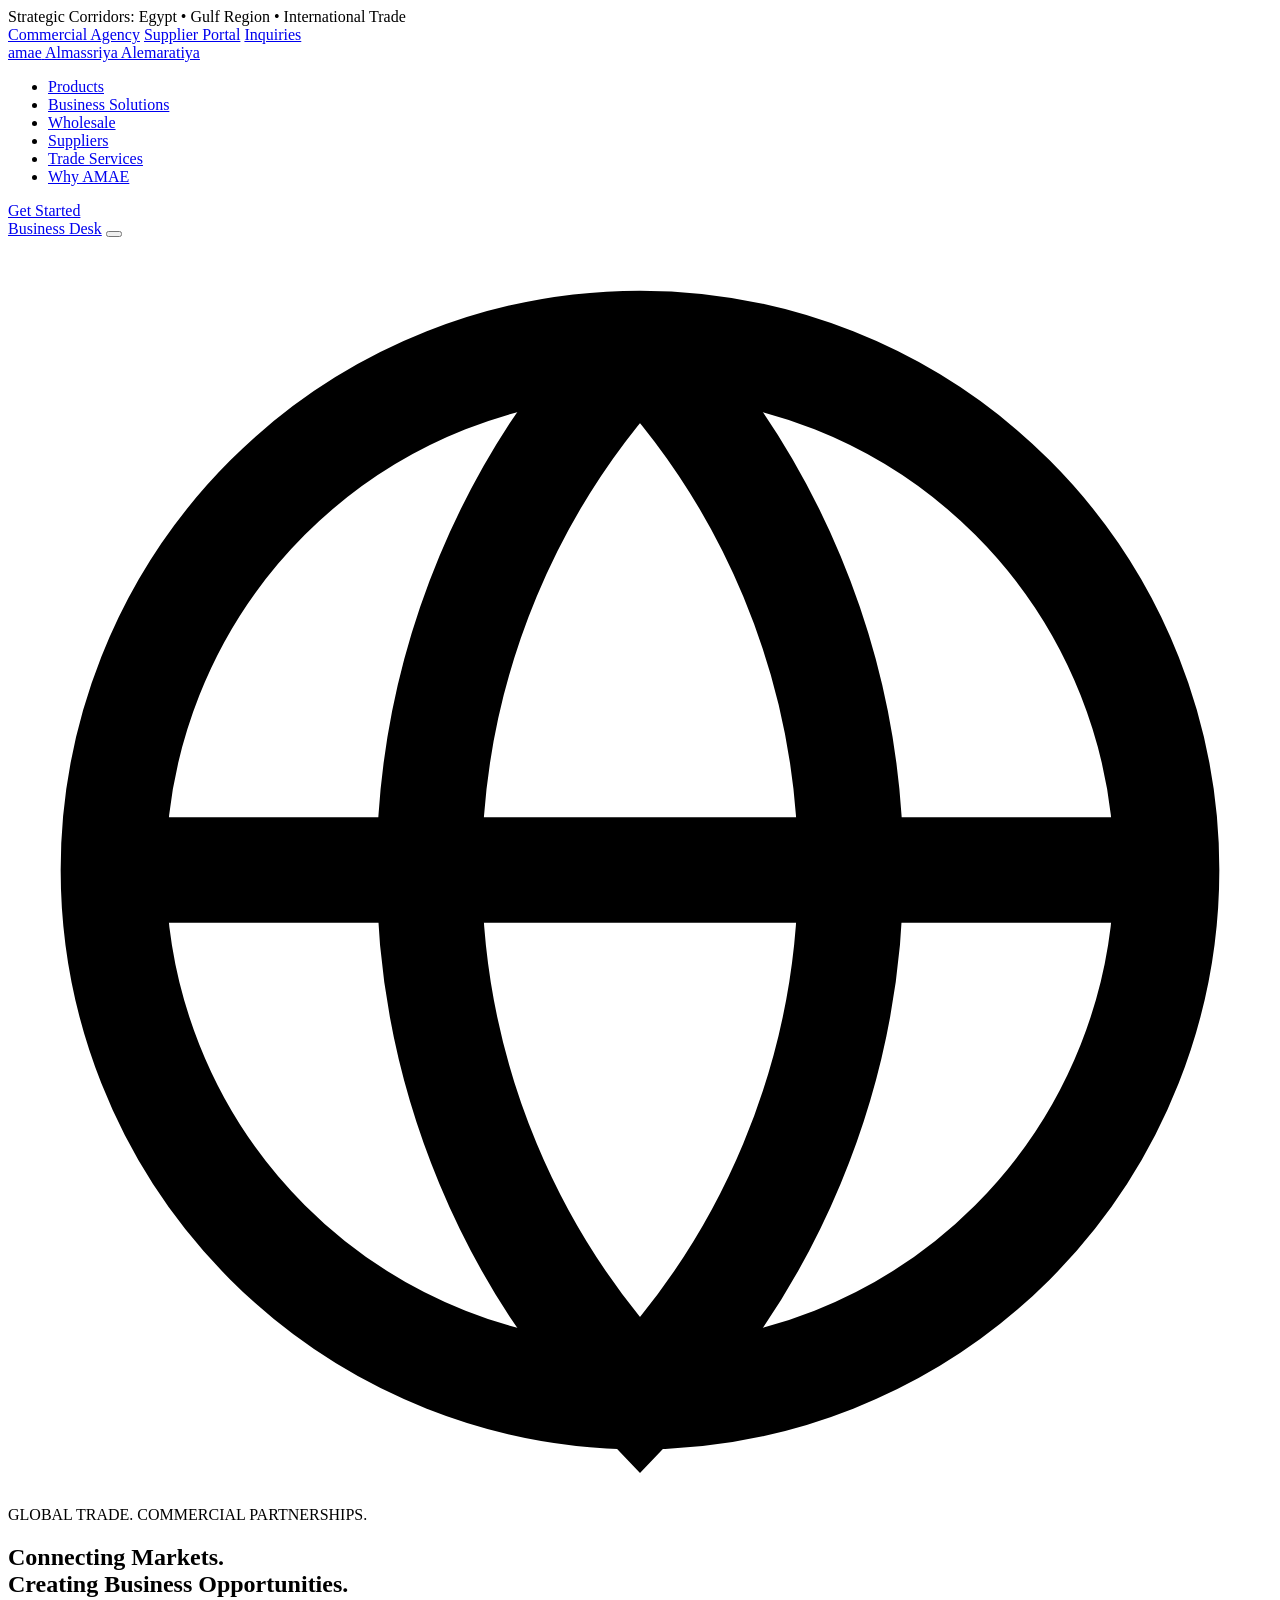
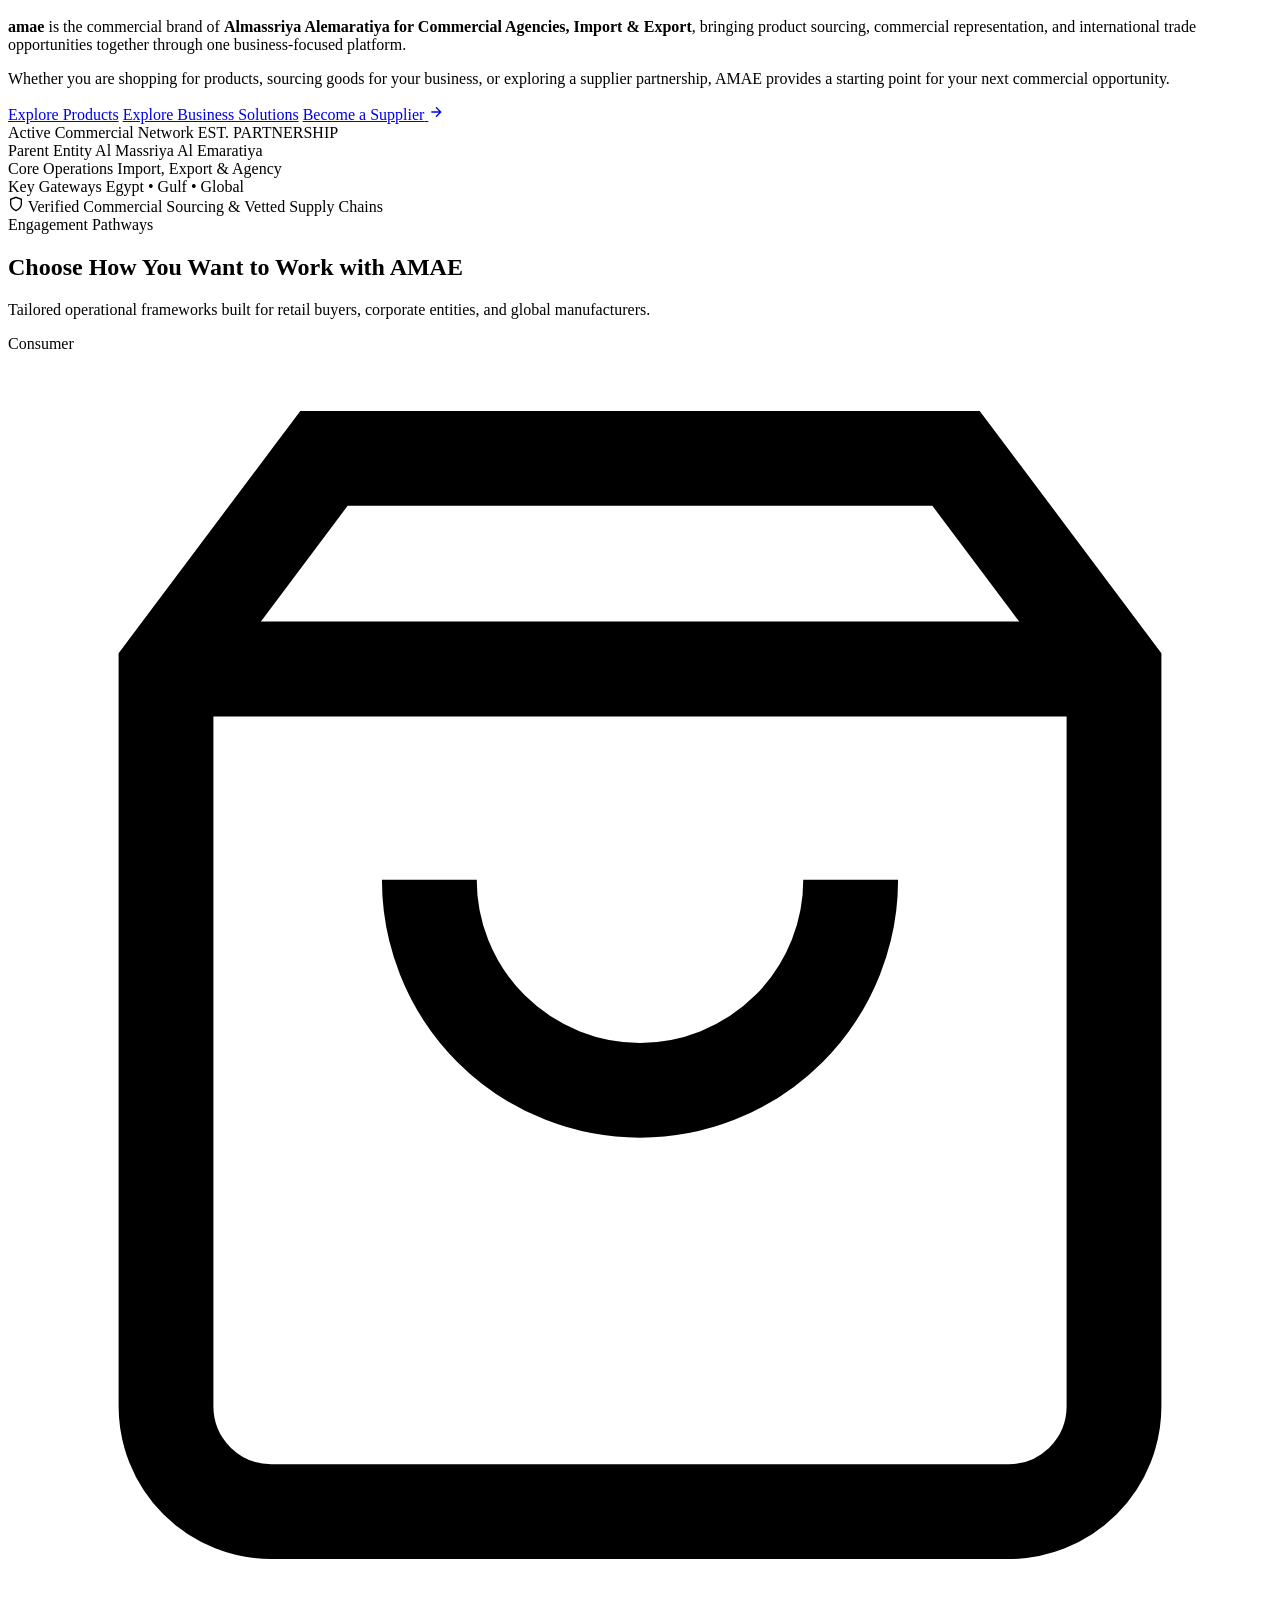
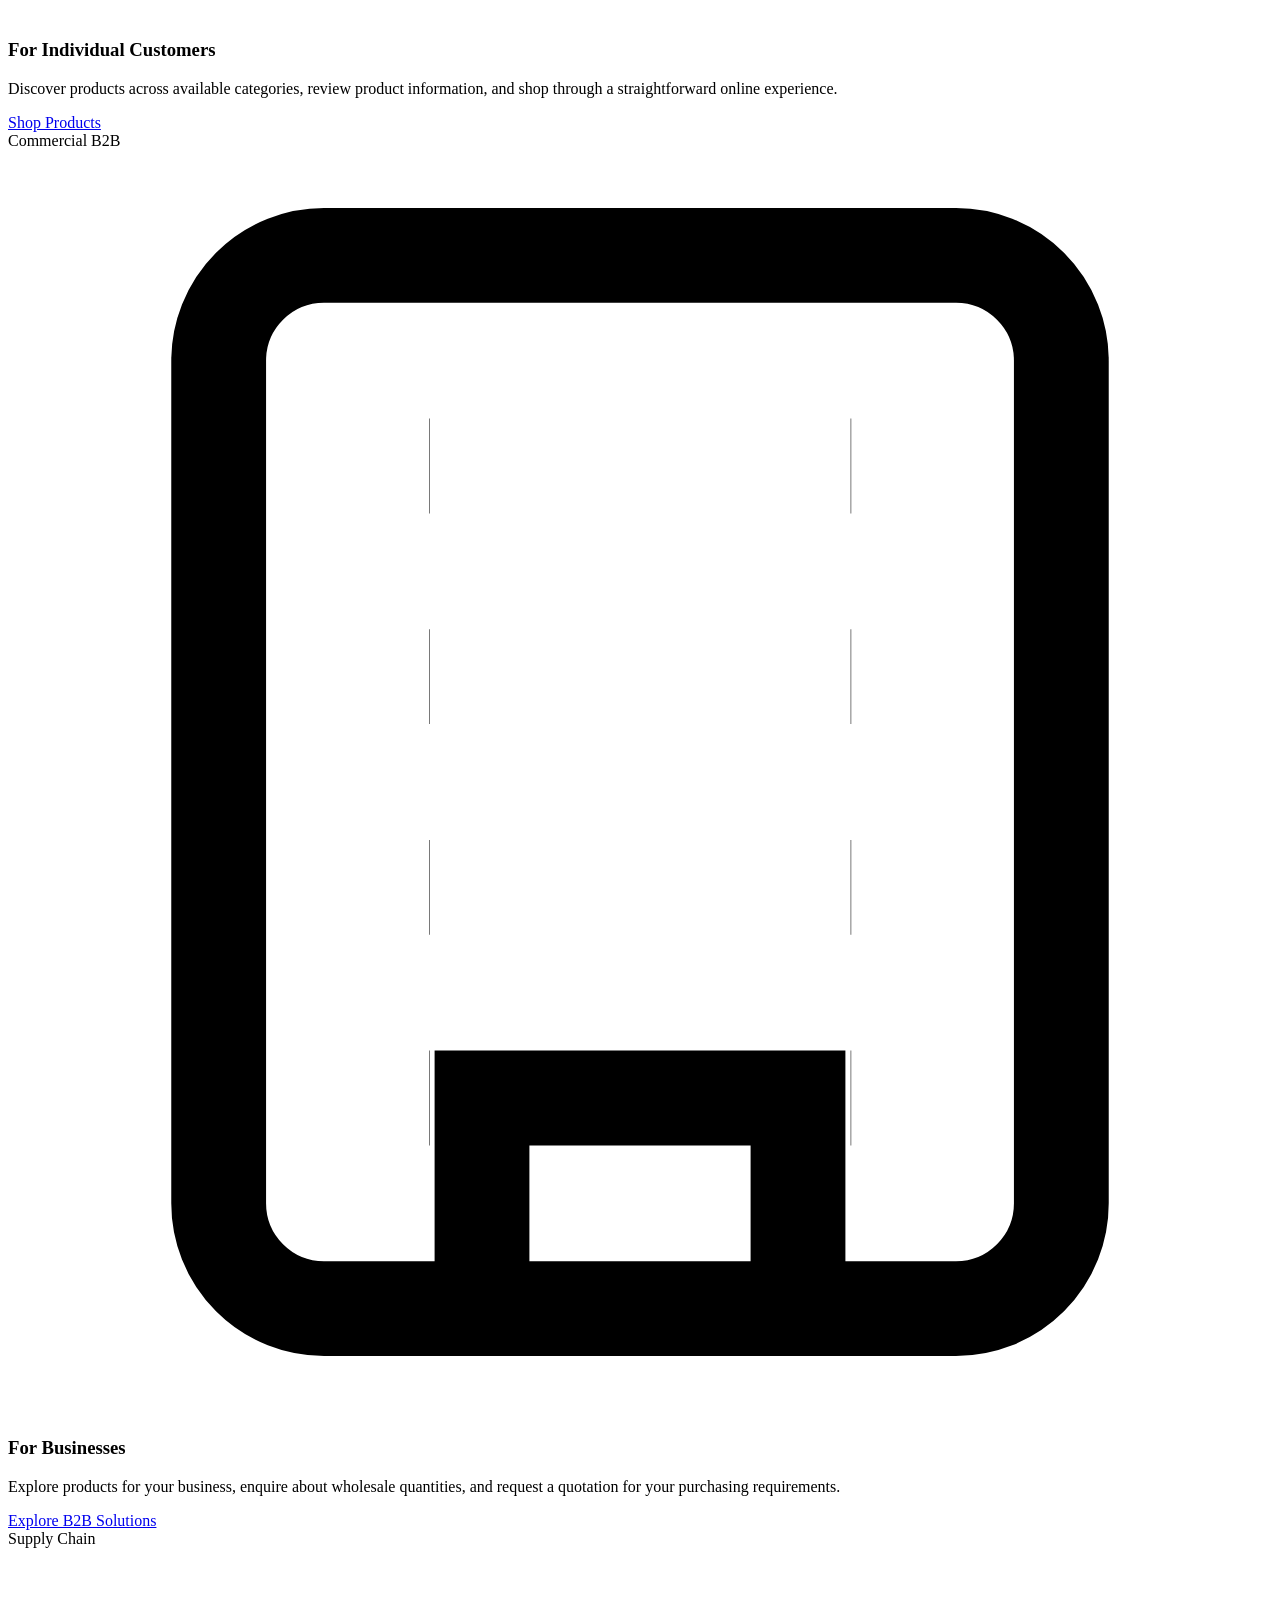
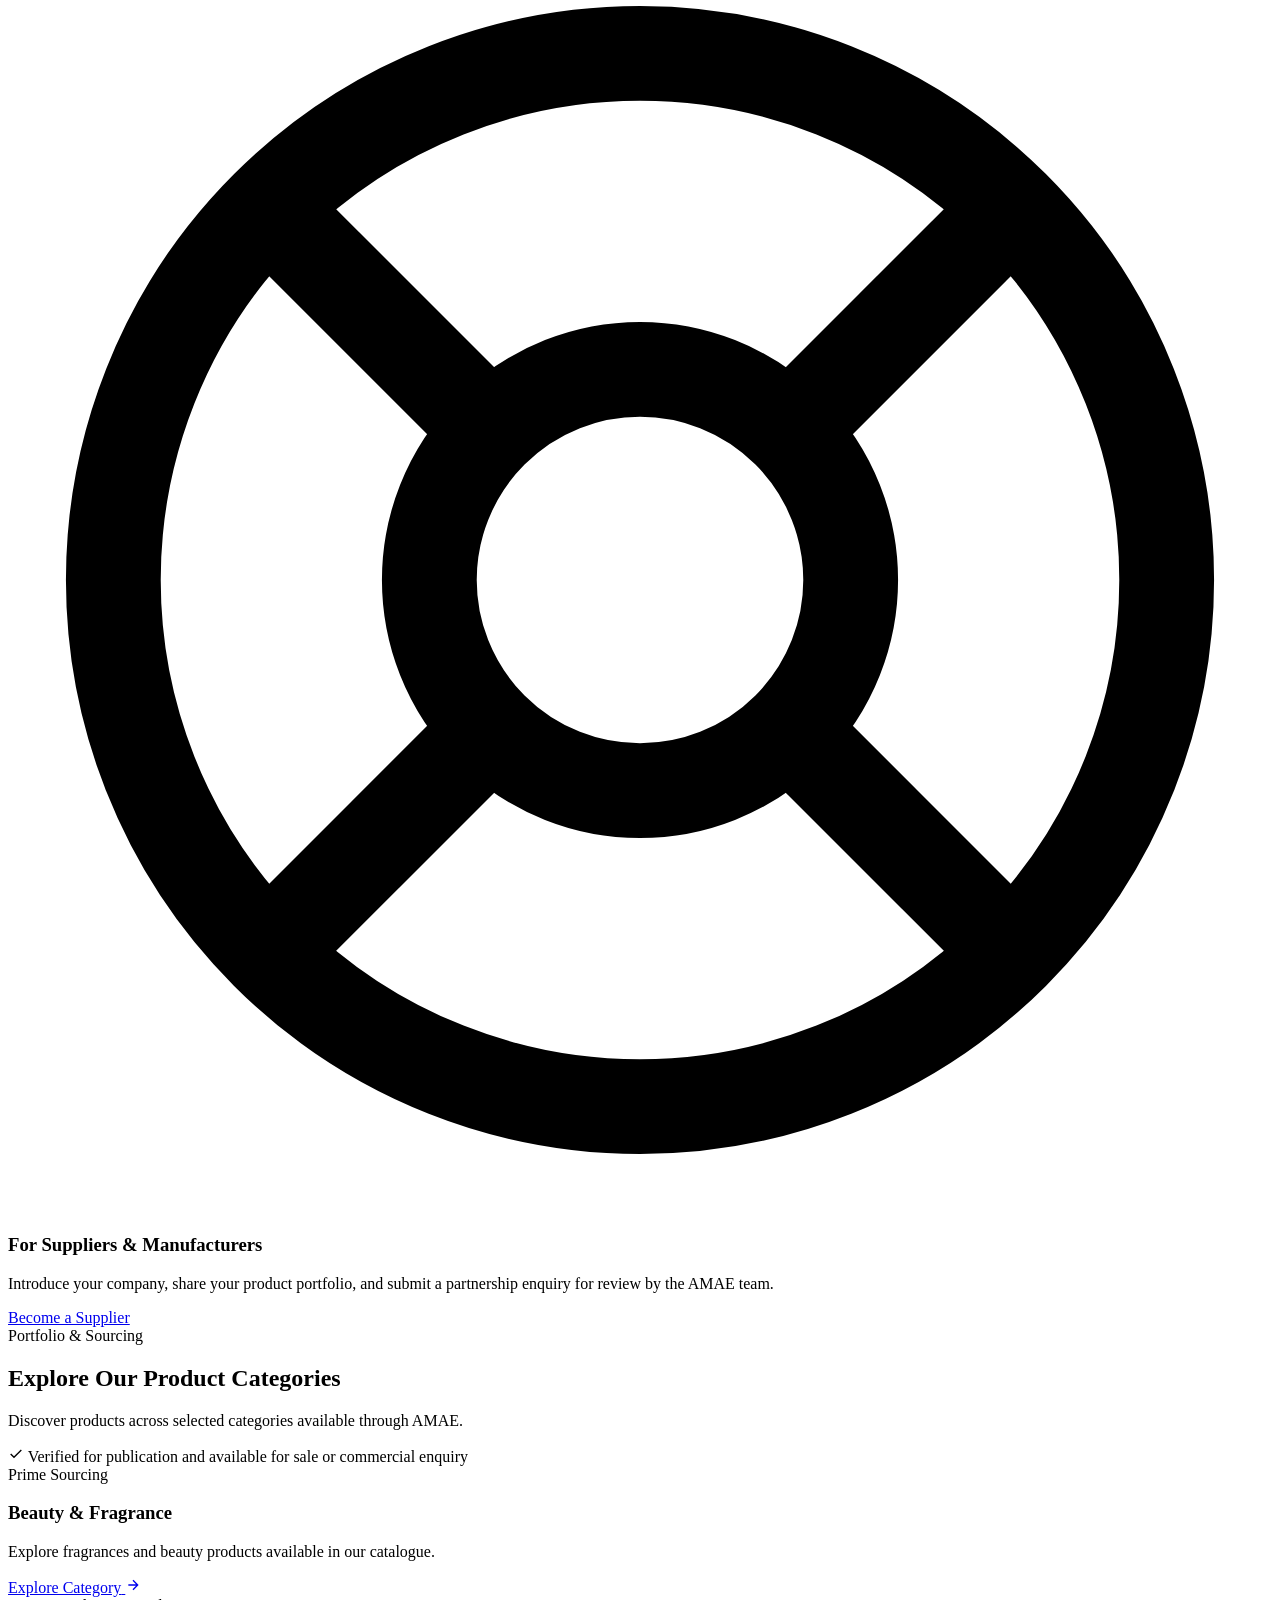
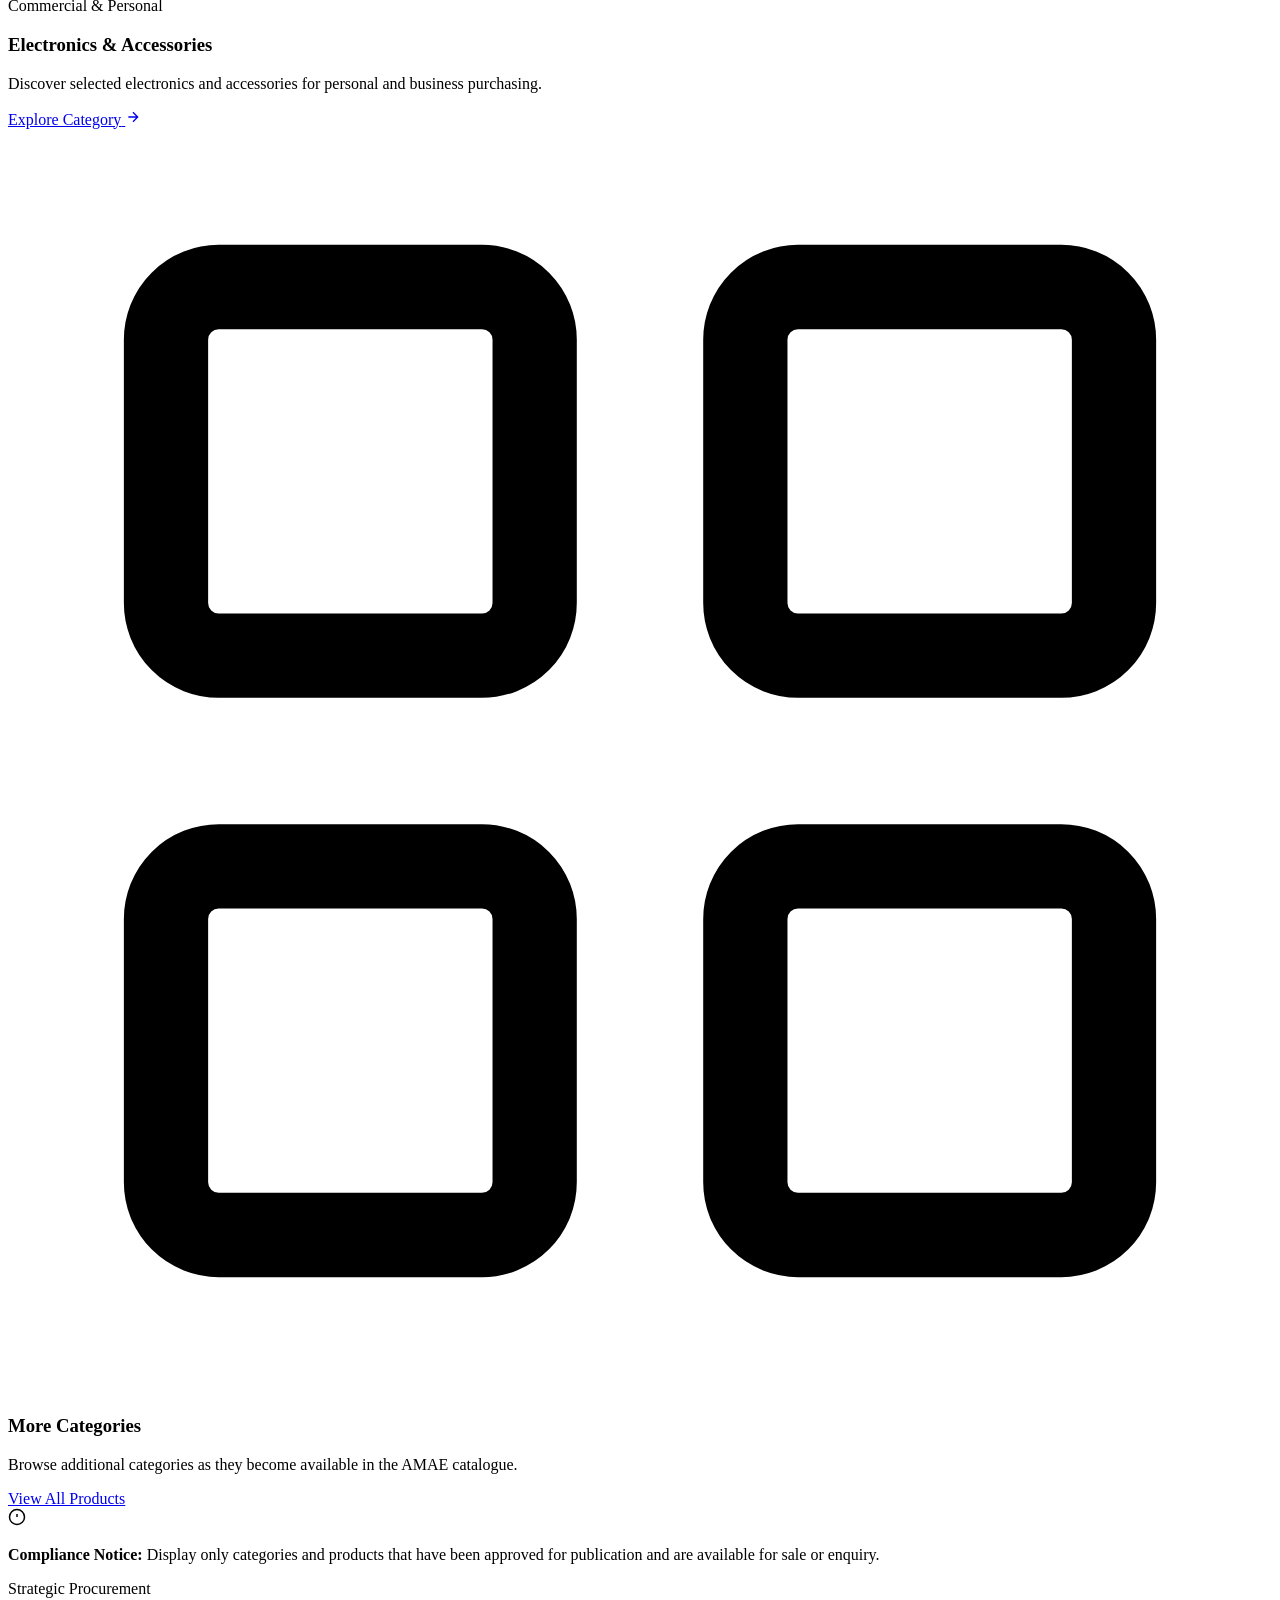
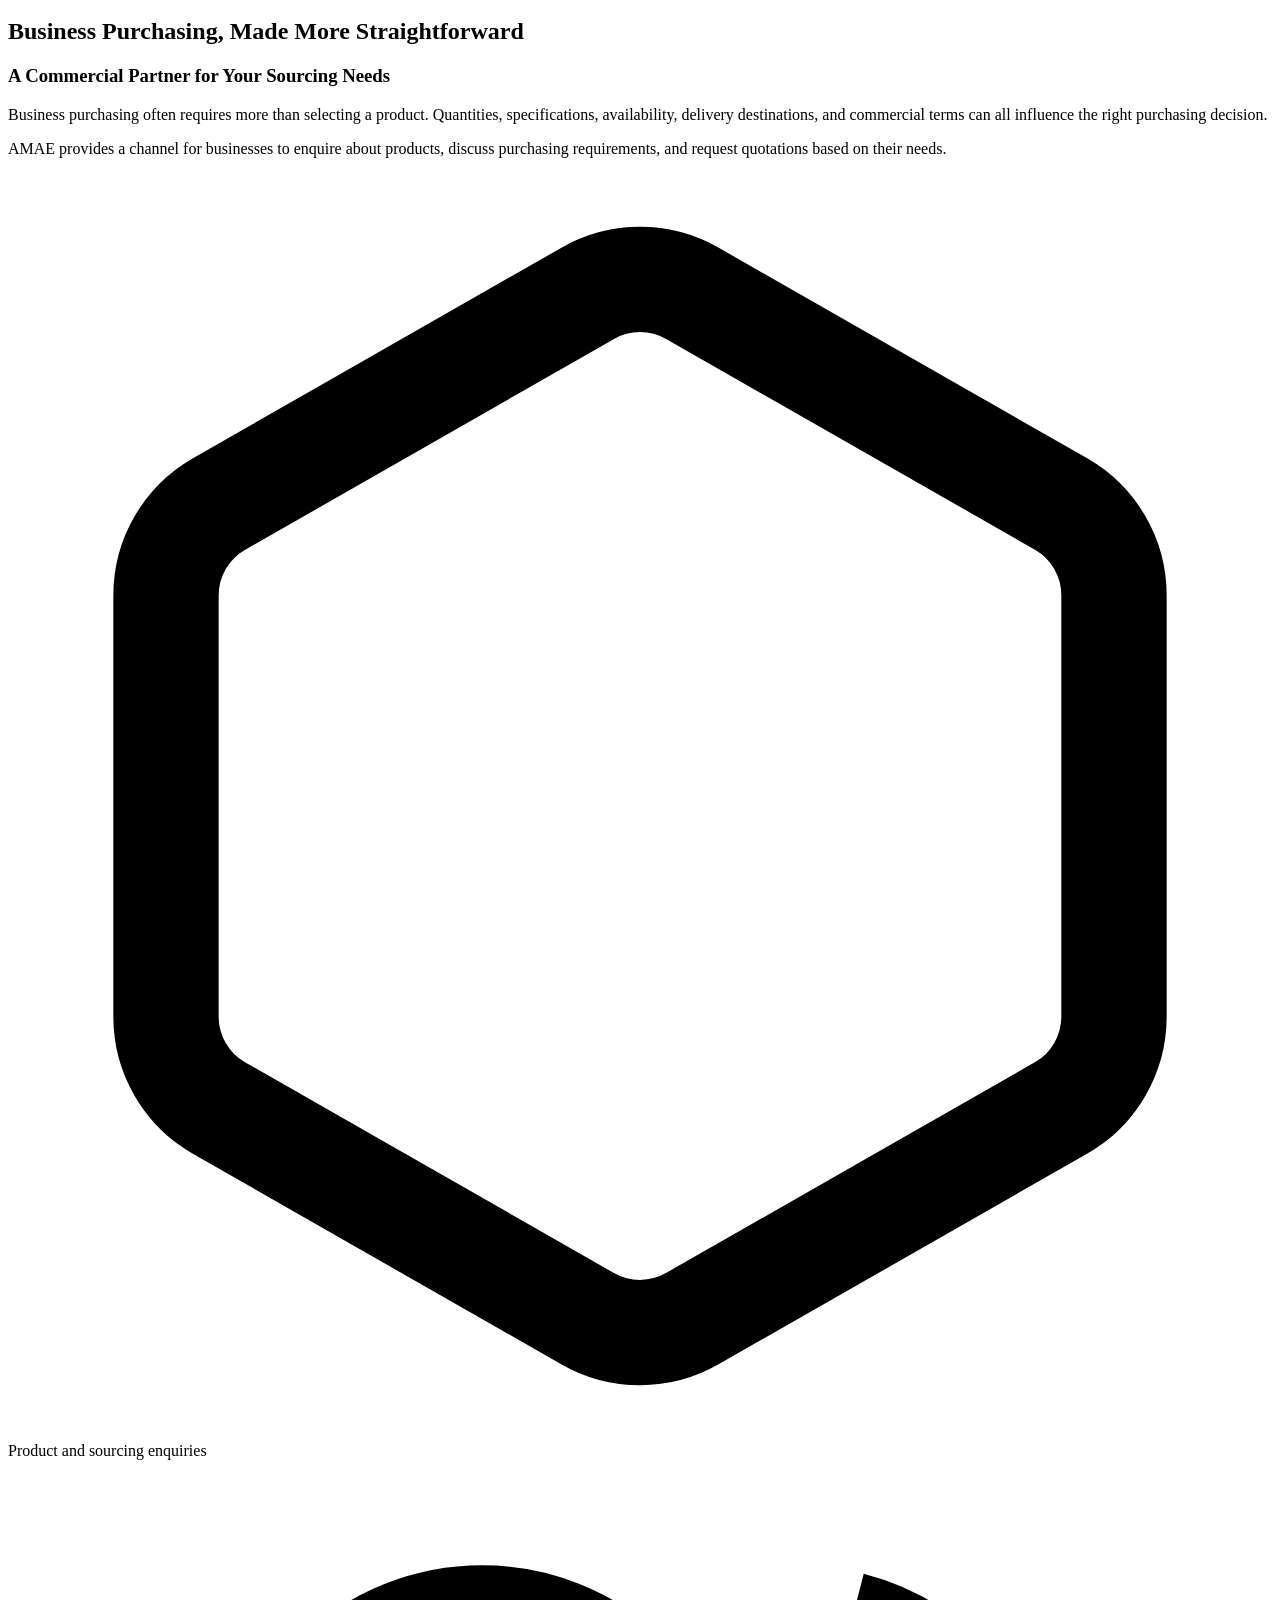
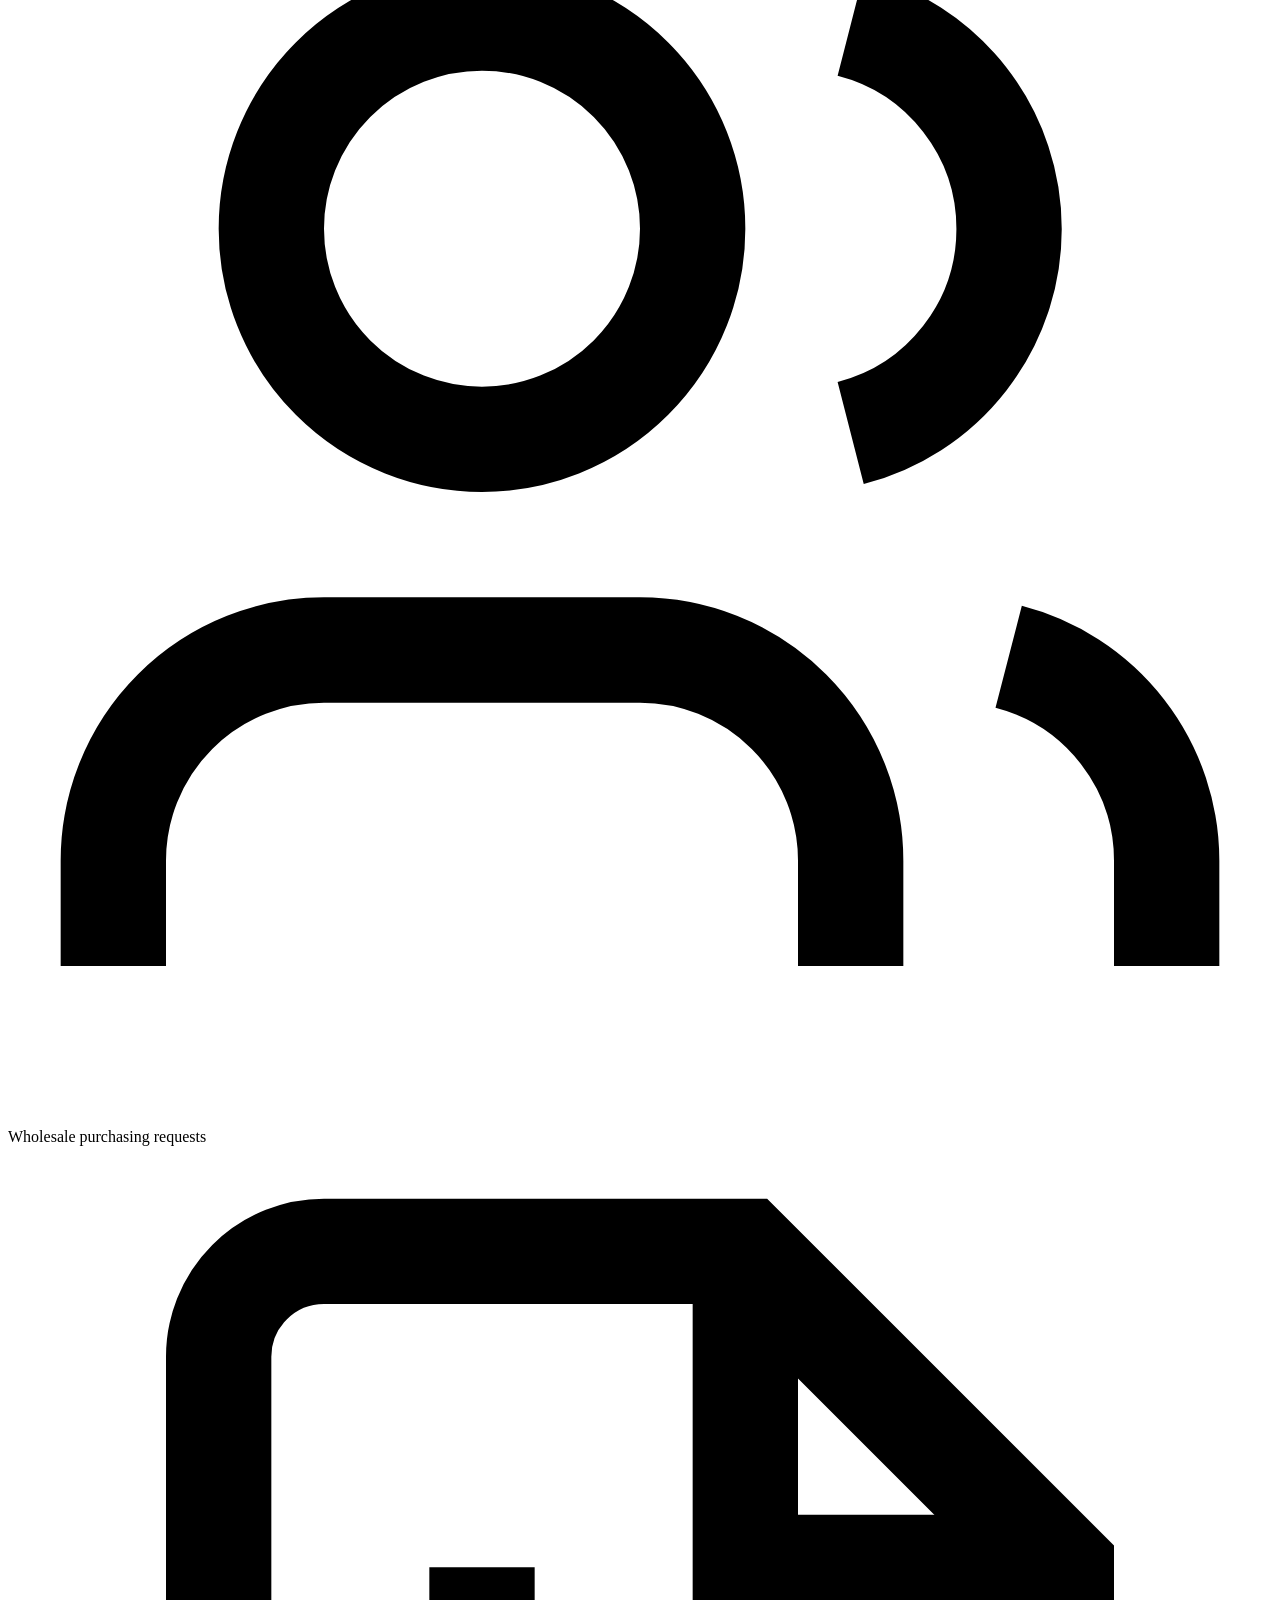
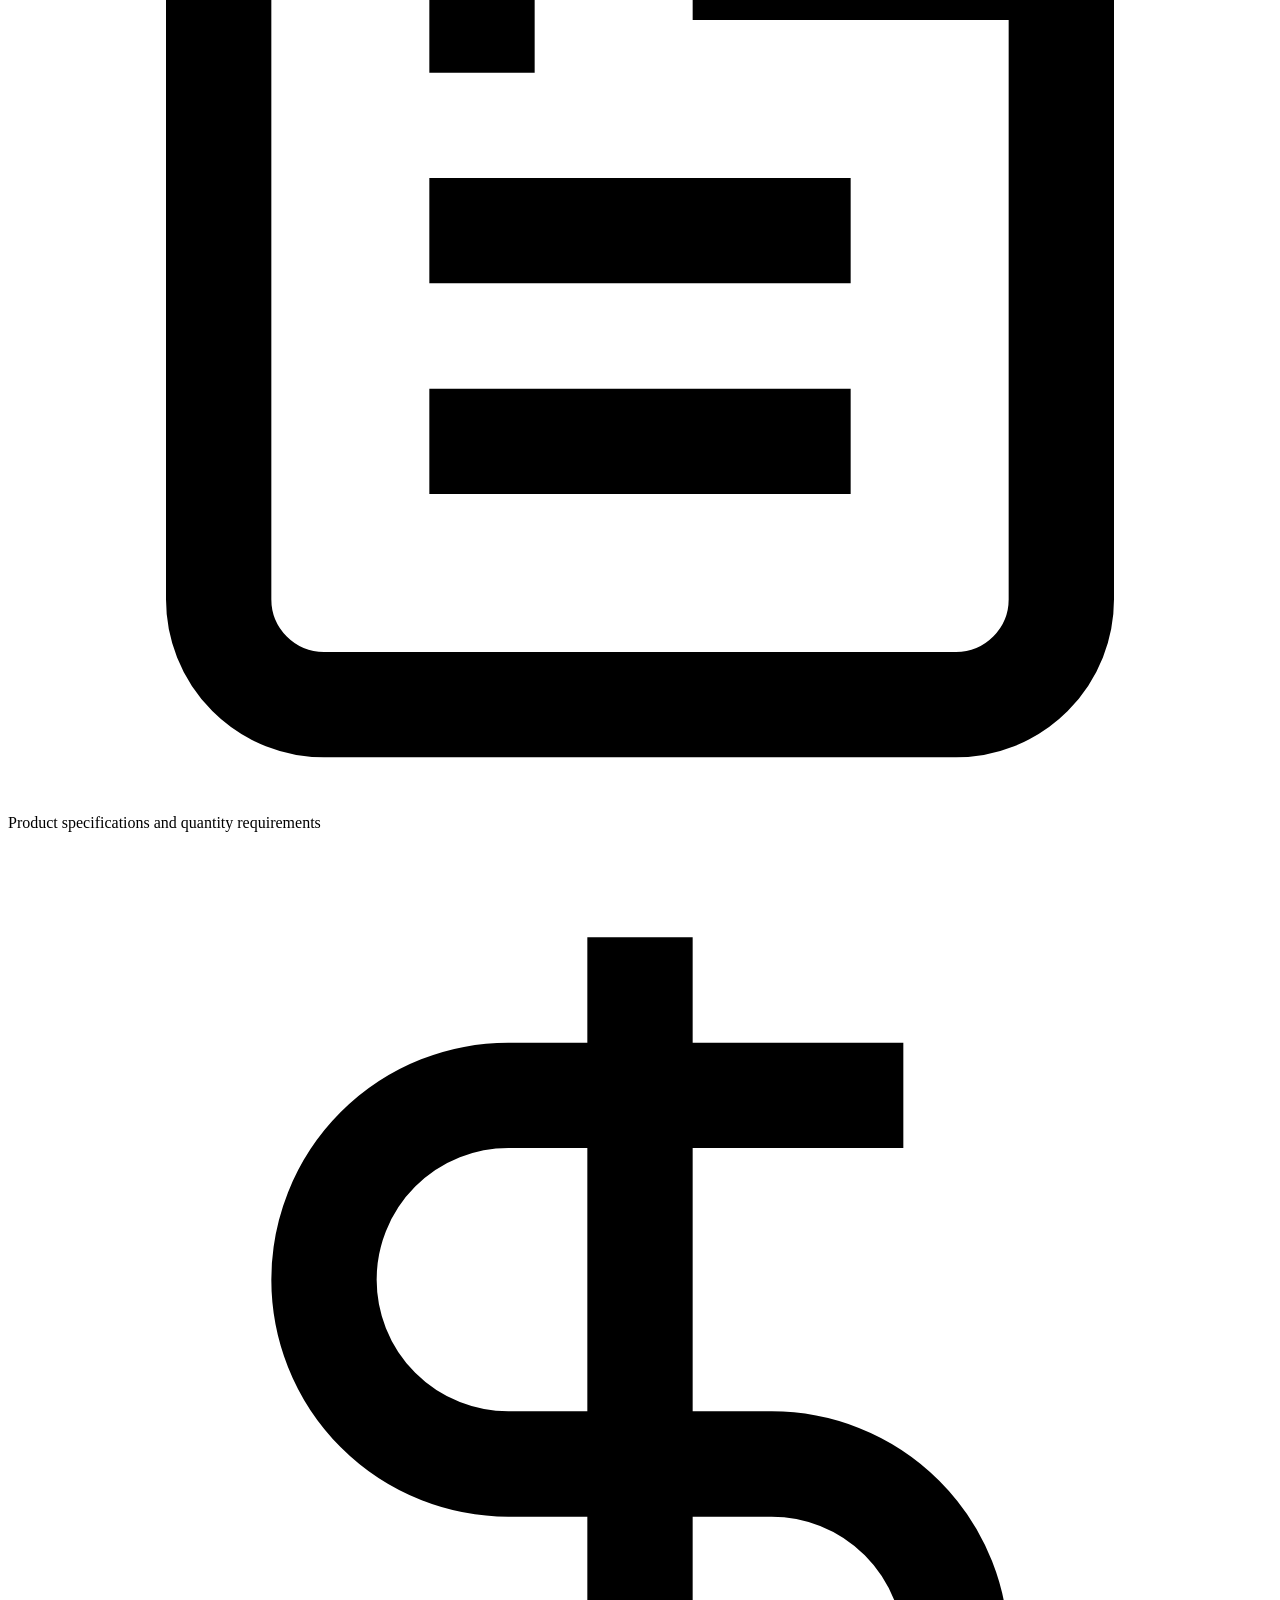
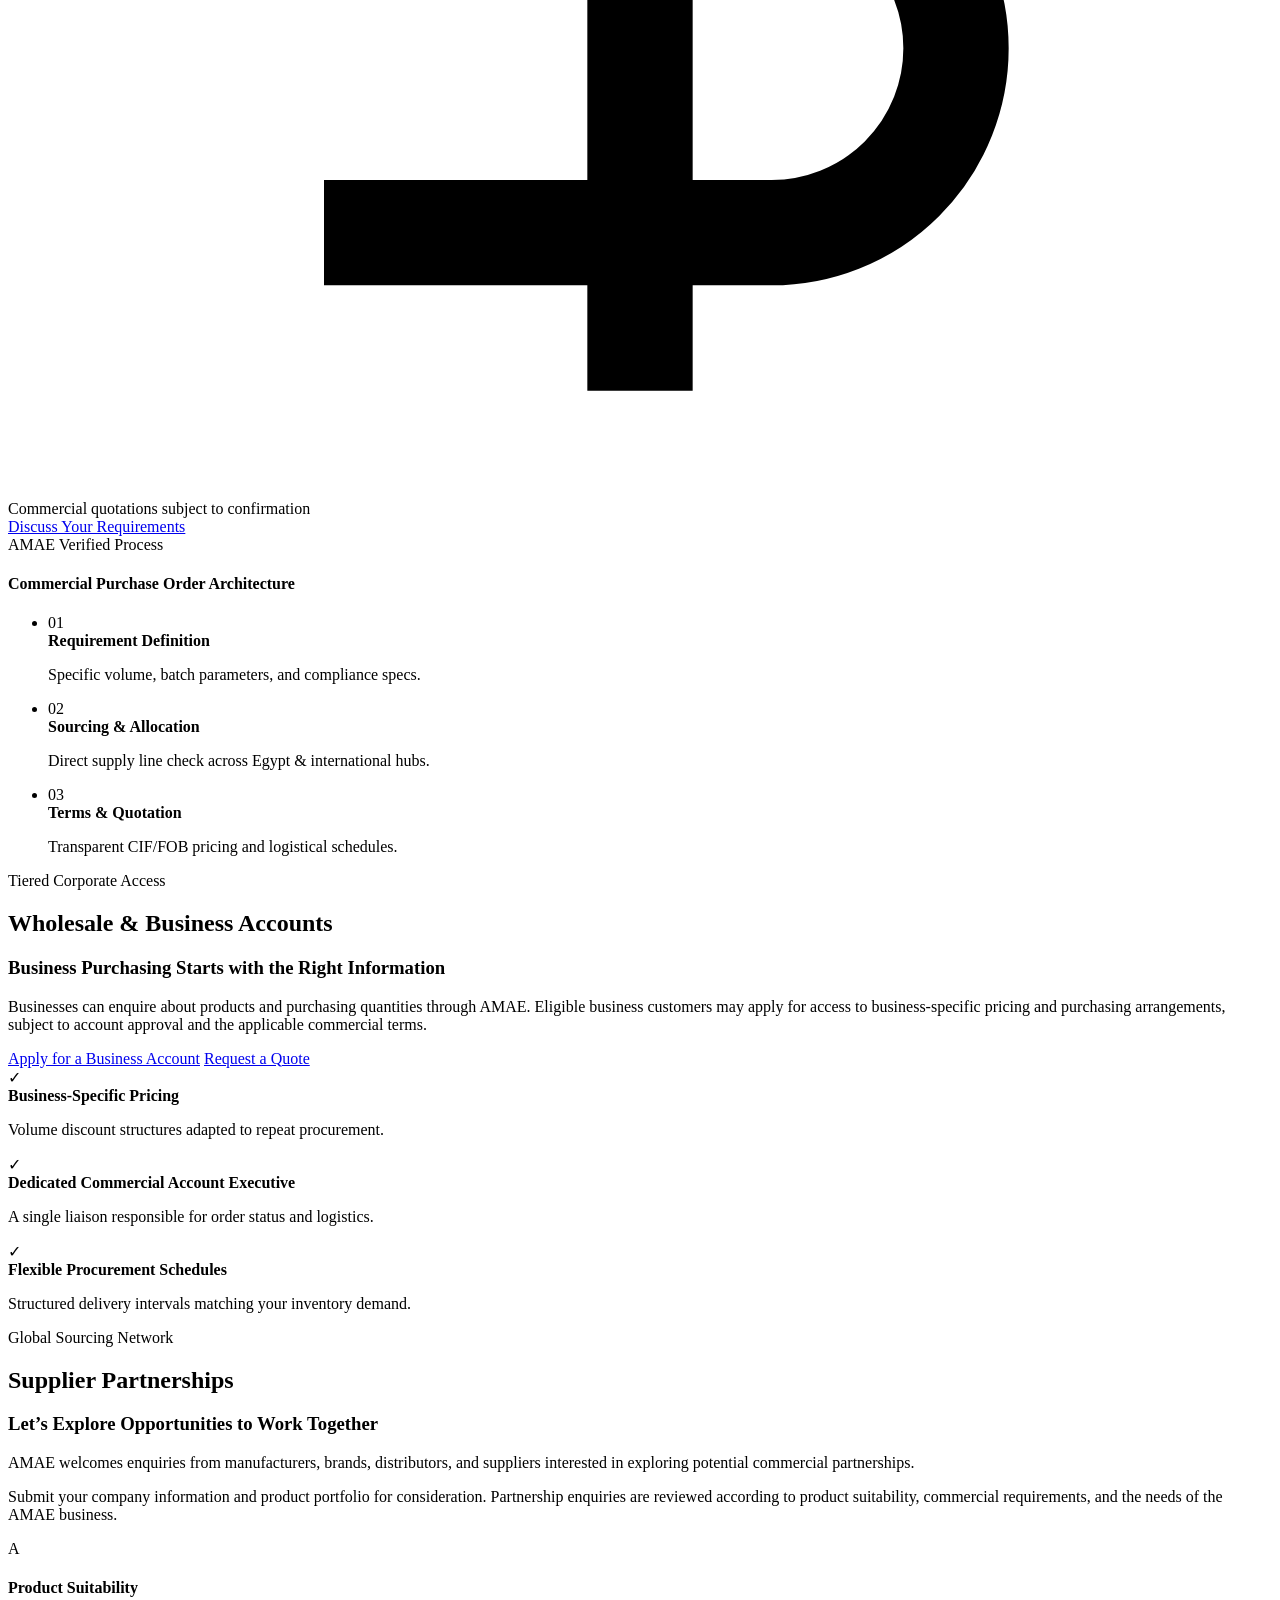
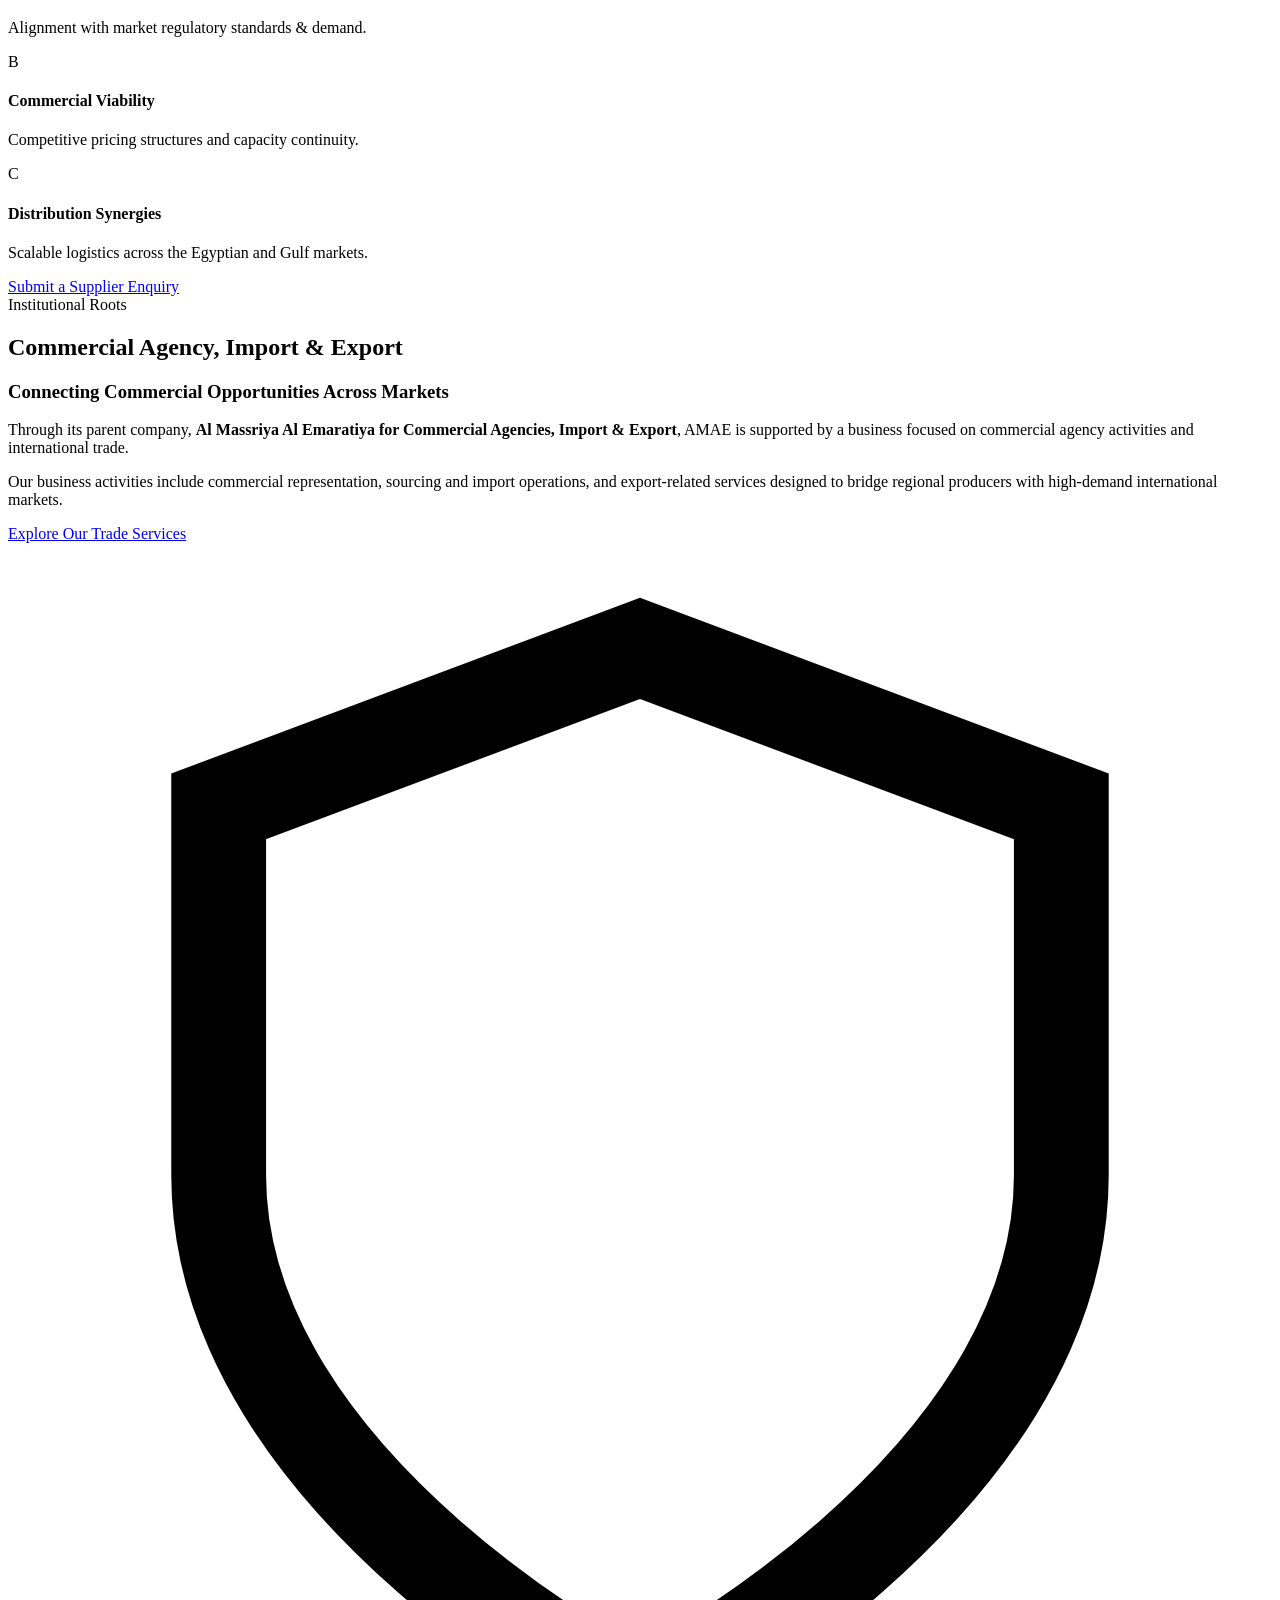
==== index.html @ ee191374 "Update print statement from 'Hello' to 'Goodbye'" ====
<!DOCTYPE html>
<html lang="en">
<head>
  <meta charset="UTF-8" />
  <meta name="viewport" content="width=device-width, initial-scale=1.0" />
  <title>amae | Global Trade & Commercial Partnerships</title>
  <meta name="description" content="Commercial brand of Almassriya Alemaratiya for Commercial Agencies, Import & Export. Connecting markets and creating business opportunities across Egypt, the Gulf, and globally." />
  
  <!-- Fonts -->
  <link rel="preconnect" href="https://fonts.googleapis.com">
  <link rel="preconnect" href="https://fonts.gstatic.com" crossorigin>
  <link href="https://fonts.googleapis.com/css2?family=Plus+Jakarta+Sans:wght@300;400;500;600;700;800&family=Playfair+Display:ital,wght@0,600;0,700;1,500&display=swap" rel="stylesheet">
  
  <!-- Stylesheet -->
  <link rel="stylesheet" href="css/style.css" />
</head>
<body>

  <!-- Top Announcement Bar -->
  <aside class="topbar">
    <div class="container topbar-inner">
      <div class="topbar-market">
        <span class="pulse-dot"></span>
        <span>Strategic Corridors: Egypt • Gulf Region • International Trade</span>
      </div>
      <div class="topbar-links">
        <a href="#trade">Commercial Agency</a>
        <a href="#suppliers">Supplier Portal</a>
        <a href="#contact">Inquiries</a>
      </div>
    </div>
  </aside>

  <!-- Navigation -->
  <header class="site-header" id="header">
    <div class="container nav-container">
      <a href="#" class="brand-logo" aria-label="amae Home">
        <span class="logo-text">amae</span>
        <span class="logo-sub">Almassriya Alemaratiya</span>
      </a>

      <nav class="nav-menu" id="navMenu">
        <ul class="nav-list">
          <li><a href="#categories" class="nav-link">Products</a></li>
          <li><a href="#solutions" class="nav-link">Business Solutions</a></li>
          <li><a href="#sourcing" class="nav-link">Wholesale</a></li>
          <li><a href="#suppliers" class="nav-link">Suppliers</a></li>
          <li><a href="#trade" class="nav-link">Trade Services</a></li>
          <li><a href="#why-amae" class="nav-link">Why AMAE</a></li>
        </ul>
        <div class="nav-cta-mobile">
          <a href="#ready" class="btn btn-primary">Get Started</a>
        </div>
      </nav>

      <div class="nav-actions">
        <a href="#ready" class="btn btn-secondary nav-action-btn">Business Desk</a>
        <button class="menu-toggle" id="menuToggle" aria-label="Toggle navigation">
          <span></span>
          <span></span>
          <span></span>
        </button>
      </div>
    </div>
  </header>

  <main>
    <!-- 1. Hero Section -->
    <section class="hero-section" id="hero">
      <div class="hero-bg-overlay"></div>
      <div class="hero-grid-pattern"></div>
      <div class="container hero-container">
        <div class="hero-content">
          <div class="eyebrow-badge fade-in">
            <svg class="icon-badge" viewBox="0 0 24 24" fill="none" stroke="currentColor" stroke-width="2"><circle cx="12" cy="12" r="10"/><path d="M12 2a14.5 14.5 0 0 0 0 20 14.5 14.5 0 0 0 0-20"/><path d="M2 12h20"/></svg>
            <span>GLOBAL TRADE. COMMERCIAL PARTNERSHIPS.</span>
          </div>
          
          <h1 class="hero-title fade-in">
            Connecting Markets.<br>
            <span>Creating Business Opportunities.</span>
          </h1>

          <p class="hero-lead fade-in">
            <strong>amae</strong> is the commercial brand of <strong>Almassriya Alemaratiya for Commercial Agencies, Import &amp; Export</strong>, bringing product sourcing, commercial representation, and international trade opportunities together through one business-focused platform.
          </p>

          <p class="hero-subtitle fade-in">
            Whether you are shopping for products, sourcing goods for your business, or exploring a supplier partnership, AMAE provides a starting point for your next commercial opportunity.
          </p>

          <div class="hero-actions fade-in">
            <a href="#categories" class="btn btn-primary">Explore Products</a>
            <a href="#solutions" class="btn btn-outline">Explore Business Solutions</a>
            <a href="#suppliers" class="hero-link">
              <span>Become a Supplier</span>
              <svg viewBox="0 0 24 24" width="16" height="16" stroke="currentColor" stroke-width="2" fill="none"><path d="M5 12h14M12 5l7 7-7 7"/></svg>
            </a>
          </div>
        </div>

        <div class="hero-metrics-card fade-in">
          <div class="metric-card-header">
            <span class="card-status-pill">Active Commercial Network</span>
            <span class="card-year">EST. PARTNERSHIP</span>
          </div>
          <div class="metric-row">
            <div class="metric-item">
              <span class="metric-label">Parent Entity</span>
              <span class="metric-val">Al Massriya Al Emaratiya</span>
            </div>
            <div class="metric-item">
              <span class="metric-label">Core Operations</span>
              <span class="metric-val">Import, Export &amp; Agency</span>
            </div>
            <div class="metric-item">
              <span class="metric-label">Key Gateways</span>
              <span class="metric-val">Egypt • Gulf • Global</span>
            </div>
          </div>
          <div class="metric-footer-note">
            <svg viewBox="0 0 24 24" width="16" height="16" fill="none" stroke="currentColor" stroke-width="2"><path d="M12 22s8-4 8-10V5l-8-3-8 3v7c0 6 8 10 8 10z"/></svg>
            <span>Verified Commercial Sourcing &amp; Vetted Supply Chains</span>
          </div>
        </div>
      </div>
    </section>

    <!-- 2. Choose How You Want to Work with AMAE -->
    <section class="section audience-section" id="solutions">
      <div class="container">
        <div class="section-header text-center">
          <span class="section-tag">Engagement Pathways</span>
          <h2 class="section-title">Choose How You Want to Work with AMAE</h2>
          <p class="section-desc">Tailored operational frameworks built for retail buyers, corporate entities, and global manufacturers.</p>
        </div>

        <div class="audience-grid">
          <!-- Card 1 -->
          <article class="audience-card">
            <div class="card-badge">Consumer</div>
            <div class="audience-icon">
              <svg viewBox="0 0 24 24" fill="none" stroke="currentColor" stroke-width="1.8"><path d="M6 2 3 6v14a2 2 0 0 0 2 2h14a2 2 0 0 0 2-2V6l-3-4Z"/><path d="M3 6h18"/><path d="M16 10a4 4 0 0 1-8 0"/></svg>
            </div>
            <h3>For Individual Customers</h3>
            <p>Discover products across available categories, review product information, and shop through a straightforward online experience.</p>
            <a href="#categories" class="btn btn-outline-dark">Shop Products</a>
          </article>

          <!-- Card 2 (Featured) -->
          <article class="audience-card audience-card-featured">
            <div class="featured-ribbon">Commercial B2B</div>
            <div class="audience-icon">
              <svg viewBox="0 0 24 24" fill="none" stroke="currentColor" stroke-width="1.8"><rect width="16" height="20" x="4" y="2" rx="2" ry="2"/><path d="M9 22v-4h6v4"/><path d="M8 6h.01"/><path d="M16 6h.01"/><path d="M8 10h.01"/><path d="M16 10h.01"/><path d="M8 14h.01"/><path d="M16 14h.01"/><path d="M8 18h.01"/><path d="M16 18h.01"/></svg>
            </div>
            <h3>For Businesses</h3>
            <p>Explore products for your business, enquire about wholesale quantities, and request a quotation for your purchasing requirements.</p>
            <a href="#sourcing" class="btn btn-gold">Explore B2B Solutions</a>
          </article>

          <!-- Card 3 -->
          <article class="audience-card">
            <div class="card-badge">Supply Chain</div>
            <div class="audience-icon">
              <svg viewBox="0 0 24 24" fill="none" stroke="currentColor" stroke-width="1.8"><circle cx="12" cy="12" r="10"/><path d="m4.93 4.93 4.24 4.24"/><path d="m14.83 9.17 4.24-4.24"/><path d="m14.83 14.83 4.24 4.24"/><path d="m9.17 14.83-4.24 4.24"/><circle cx="12" cy="12" r="4"/></svg>
            </div>
            <h3>For Suppliers &amp; Manufacturers</h3>
            <p>Introduce your company, share your product portfolio, and submit a partnership enquiry for review by the AMAE team.</p>
            <a href="#suppliers" class="btn btn-outline-dark">Become a Supplier</a>
          </article>
        </div>
      </div>
    </section>

    <!-- 3. Explore Our Product Categories -->
    <section class="section categories-section" id="categories">
      <div class="container">
        <div class="section-header-flex">
          <div>
            <span class="section-tag">Portfolio &amp; Sourcing</span>
            <h2 class="section-title">Explore Our Product Categories</h2>
            <p class="section-desc">Discover products across selected categories available through AMAE.</p>
          </div>
          <div class="curated-badge">
            <svg viewBox="0 0 24 24" width="16" height="16" fill="none" stroke="currentColor" stroke-width="2"><path d="M20 6L9 17l-5-5"/></svg>
            <span>Verified for publication and available for sale or commercial enquiry</span>
          </div>
        </div>

        <div class="categories-grid">
          <!-- Category 1 -->
          <div class="category-card">
            <div class="category-img category-beauty">
              <div class="category-tag-chip">Prime Sourcing</div>
            </div>
            <div class="category-body">
              <h3>Beauty &amp; Fragrance</h3>
              <p>Explore fragrances and beauty products available in our catalogue.</p>
              <a href="#ready" class="category-link">
                <span>Explore Category</span>
                <svg viewBox="0 0 24 24" width="16" height="16" fill="none" stroke="currentColor" stroke-width="2"><path d="M5 12h14M12 5l7 7-7 7"/></svg>
              </a>
            </div>
          </div>

          <!-- Category 2 -->
          <div class="category-card">
            <div class="category-img category-tech">
              <div class="category-tag-chip">Commercial &amp; Personal</div>
            </div>
            <div class="category-body">
              <h3>Electronics &amp; Accessories</h3>
              <p>Discover selected electronics and accessories for personal and business purchasing.</p>
              <a href="#ready" class="category-link">
                <span>Explore Category</span>
                <svg viewBox="0 0 24 24" width="16" height="16" fill="none" stroke="currentColor" stroke-width="2"><path d="M5 12h14M12 5l7 7-7 7"/></svg>
              </a>
            </div>
          </div>

          <!-- Category 3 -->
          <div class="category-card category-card-expansion">
            <div class="category-icon-box">
              <svg viewBox="0 0 24 24" fill="none" stroke="currentColor" stroke-width="1.6"><rect width="7" height="7" x="3" y="3" rx="1"/><rect width="7" height="7" x="14" y="3" rx="1"/><rect width="7" height="7" x="14" y="14" rx="1"/><rect width="7" height="7" x="3" y="14" rx="1"/></svg>
            </div>
            <div class="category-body">
              <h3>More Categories</h3>
              <p>Browse additional categories as they become available in the AMAE catalogue.</p>
              <a href="#ready" class="btn btn-outline">View All Products</a>
            </div>
          </div>
        </div>

        <div class="category-compliance-note">
          <svg viewBox="0 0 24 24" width="18" height="18" fill="none" stroke="currentColor" stroke-width="2"><circle cx="12" cy="12" r="10"/><line x1="12" y1="8" x2="12" y2="12"/><line x1="12" y1="16" x2="12.01" y2="16"/></svg>
          <p><strong>Compliance Notice:</strong> Display only categories and products that have been approved for publication and are available for sale or enquiry.</p>
        </div>
      </div>
    </section>

    <!-- 4. Business Purchasing, Made More Straightforward -->
    <section class="section sourcing-section" id="sourcing">
      <div class="container">
        <div class="sourcing-wrapper">
          <div class="sourcing-content">
            <span class="section-tag light">Strategic Procurement</span>
            <h2 class="section-title text-white">Business Purchasing, Made More Straightforward</h2>
            <h3 class="sourcing-subtitle">A Commercial Partner for Your Sourcing Needs</h3>
            
            <p class="sourcing-text">
              Business purchasing often requires more than selecting a product. Quantities, specifications, availability, delivery destinations, and commercial terms can all influence the right purchasing decision.
            </p>
            <p class="sourcing-text">
              AMAE provides a channel for businesses to enquire about products, discuss purchasing requirements, and request quotations based on their needs.
            </p>

            <div class="sourcing-features-grid">
              <div class="feature-item">
                <div class="feature-icon">
                  <svg viewBox="0 0 24 24" fill="none" stroke="currentColor" stroke-width="2"><path d="M21 16V8a2 2 0 0 0-1-1.73l-7-4a2 2 0 0 0-2 0l-7 4A2 2 0 0 0 3 8v8a2 2 0 0 0 1 1.73l7 4a2 2 0 0 0 2 0l7-4A2 2 0 0 0 21 16z"/></svg>
                </div>
                <span>Product and sourcing enquiries</span>
              </div>
              <div class="feature-item">
                <div class="feature-icon">
                  <svg viewBox="0 0 24 24" fill="none" stroke="currentColor" stroke-width="2"><path d="M16 21v-2a4 4 0 0 0-4-4H6a4 4 0 0 0-4 4v2"/><circle cx="9" cy="7" r="4"/><path d="M22 21v-2a4 4 0 0 0-3-3.87"/><path d="M16 3.13a4 4 0 0 1 0 7.75"/></svg>
                </div>
                <span>Wholesale purchasing requests</span>
              </div>
              <div class="feature-item">
                <div class="feature-icon">
                  <svg viewBox="0 0 24 24" fill="none" stroke="currentColor" stroke-width="2"><path d="M14 2H6a2 2 0 0 0-2 2v16a2 2 0 0 0 2 2h12a2 2 0 0 0 2-2V8z"/><polyline points="14 2 14 8 20 8"/><line x1="16" y1="13" x2="8" y2="13"/><line x1="16" y1="17" x2="8" y2="17"/><polyline points="10 9 9 9 8 9"/></svg>
                </div>
                <span>Product specifications and quantity requirements</span>
              </div>
              <div class="feature-item">
                <div class="feature-icon">
                  <svg viewBox="0 0 24 24" fill="none" stroke="currentColor" stroke-width="2"><path d="M12 2v20M17 5H9.5a3.5 3.5 0 0 0 0 7h5a3.5 3.5 0 0 1 0 7H6"/></svg>
                </div>
                <span>Commercial quotations subject to confirmation</span>
              </div>
            </div>

            <div class="sourcing-action">
              <a href="#ready" class="btn btn-gold">Discuss Your Requirements</a>
            </div>
          </div>

          <div class="sourcing-visual">
            <div class="sourcing-card-stacked">
              <div class="stack-badge">AMAE Verified Process</div>
              <h4>Commercial Purchase Order Architecture</h4>
              <ul class="process-steps">
                <li>
                  <span class="step-num">01</span>
                  <div>
                    <strong>Requirement Definition</strong>
                    <p>Specific volume, batch parameters, and compliance specs.</p>
                  </div>
                </li>
                <li>
                  <span class="step-num">02</span>
                  <div>
                    <strong>Sourcing &amp; Allocation</strong>
                    <p>Direct supply line check across Egypt &amp; international hubs.</p>
                  </div>
                </li>
                <li>
                  <span class="step-num">03</span>
                  <div>
                    <strong>Terms &amp; Quotation</strong>
                    <p>Transparent CIF/FOB pricing and logistical schedules.</p>
                  </div>
                </li>
              </ul>
            </div>
          </div>
        </div>
      </div>
    </section>

    <!-- 5. Wholesale & Business Accounts -->
    <section class="section wholesale-section">
      <div class="container">
        <div class="wholesale-panel">
          <div class="wholesale-grid">
            <div class="wholesale-copy">
              <span class="section-tag">Tiered Corporate Access</span>
              <h2 class="section-title">Wholesale &amp; Business Accounts</h2>
              <h3 class="panel-subtitle">Business Purchasing Starts with the Right Information</h3>
              <p>
                Businesses can enquire about products and purchasing quantities through AMAE. Eligible business customers may apply for access to business-specific pricing and purchasing arrangements, subject to account approval and the applicable commercial terms.
              </p>
              <div class="wholesale-actions">
                <a href="#ready" class="btn btn-primary">Apply for a Business Account</a>
                <a href="#ready" class="btn btn-outline-dark">Request a Quote</a>
              </div>
            </div>

            <div class="wholesale-perks">
              <div class="perk-card">
                <div class="perk-bullet">✓</div>
                <div>
                  <strong>Business-Specific Pricing</strong>
                  <p>Volume discount structures adapted to repeat procurement.</p>
                </div>
              </div>
              <div class="perk-card">
                <div class="perk-bullet">✓</div>
                <div>
                  <strong>Dedicated Commercial Account Executive</strong>
                  <p>A single liaison responsible for order status and logistics.</p>
                </div>
              </div>
              <div class="perk-card">
                <div class="perk-bullet">✓</div>
                <div>
                  <strong>Flexible Procurement Schedules</strong>
                  <p>Structured delivery intervals matching your inventory demand.</p>
                </div>
              </div>
            </div>
          </div>
        </div>
      </div>
    </section>

    <!-- 6. Supplier Partnerships -->
    <section class="section suppliers-section" id="suppliers">
      <div class="container">
        <div class="supplier-card-box">
          <div class="supplier-header-block">
            <span class="section-tag light">Global Sourcing Network</span>
            <h2 class="section-title text-white">Supplier Partnerships</h2>
            <h3 class="sourcing-subtitle">Let’s Explore Opportunities to Work Together</h3>
          </div>
          
          <div class="supplier-body-content">
            <p>
              AMAE welcomes enquiries from manufacturers, brands, distributors, and suppliers interested in exploring potential commercial partnerships.
            </p>
            <p>
              Submit your company information and product portfolio for consideration. Partnership enquiries are reviewed according to product suitability, commercial requirements, and the needs of the AMAE business.
            </p>

            <div class="supplier-criteria">
              <div class="criteria-item">
                <span class="criteria-number">A</span>
                <div>
                  <h4>Product Suitability</h4>
                  <p>Alignment with market regulatory standards &amp; demand.</p>
                </div>
              </div>
              <div class="criteria-item">
                <span class="criteria-number">B</span>
                <div>
                  <h4>Commercial Viability</h4>
                  <p>Competitive pricing structures and capacity continuity.</p>
                </div>
              </div>
              <div class="criteria-item">
                <span class="criteria-number">C</span>
                <div>
                  <h4>Distribution Synergies</h4>
                  <p>Scalable logistics across the Egyptian and Gulf markets.</p>
                </div>
              </div>
            </div>

            <div class="supplier-btn-container">
              <a href="#ready" class="btn btn-gold">Submit a Supplier Enquiry</a>
            </div>
          </div>
        </div>
      </div>
    </section>

    <!-- 7. Commercial Agency, Import & Export -->
    <section class="section trade-section" id="trade">
      <div class="container">
        <div class="trade-grid">
          <div class="trade-info">
            <span class="section-tag">Institutional Roots</span>
            <h2 class="section-title">Commercial Agency, Import &amp; Export</h2>
            <h3 class="panel-subtitle">Connecting Commercial Opportunities Across Markets</h3>
            <p>
              Through its parent company, <strong>Al Massriya Al Emaratiya for Commercial Agencies, Import &amp; Export</strong>, AMAE is supported by a business focused on commercial agency activities and international trade.
            </p>
            <p>
              Our business activities include commercial representation, sourcing and import operations, and export-related services designed to bridge regional producers with high-demand international markets.
            </p>
            <div class="trade-cta-row">
              <a href="#ready" class="btn btn-primary">Explore Our Trade Services</a>
            </div>
          </div>

          <div class="trade-pillars">
            <div class="pillar-card">
              <div class="pillar-icon">
                <svg viewBox="0 0 24 24" fill="none" stroke="currentColor" stroke-width="1.8"><path d="M12 22s8-4 8-10V5l-8-3-8 3v7c0 6 8 10 8 10z"/></svg>
              </div>
              <h4>Commercial Representation</h4>
              <p>Acting as legal and commercial agents for foreign and regional brands seeking expansion.</p>
            </div>

            <div class="pillar-card">
              <div class="pillar-icon">
                <svg viewBox="0 0 24 24" fill="none" stroke="currentColor" stroke-width="1.8"><path d="M21 8a2 2 0 0 0-1-1.73l-7-4a2 2 0 0 0-2 0l-7 4A2 2 0 0 0 3 8v8a2 2 0 0 0 1 1.73l7 4a2 2 0 0 0 2 0l7-4A2 2 0 0 0 21 16Z"/><path d="m3.3 7 8.7 5 8.7-5"/><path d="M12 22V12"/></svg>
              </div>
              <h4>Sourcing &amp; Import Operations</h4>
              <p>End-to-end procurement, customs documentation, and regional transit management.</p>
            </div>

            <div class="pillar-card">
              <div class="pillar-icon">
                <svg viewBox="0 0 24 24" fill="none" stroke="currentColor" stroke-width="1.8"><line x1="22" y1="2" x2="11" y2="13"/><polygon points="22 2 15 22 11 13 2 9 22 2"/></svg>
              </div>
              <h4>Export-Related Services</h4>
              <p>Unlocking cross-border avenues for certified Egyptian and regional products into the Gulf and beyond.</p>
            </div>
          </div>
        </div>
      </div>
    </section>

    <!-- 8. Why amae? -->
    <section class="section why-section" id="why-amae">
      <div class="container">
        <div class="section-header text-center">
          <span class="section-tag">Value Proposition</span>
          <h2 class="section-title">Why amae?</h2>
          <p class="section-desc">Built upon deep commercial experience, strategic market access, and structured transparency.</p>
        </div>

        <div class="why-grid">
          <div class="why-card">
            <div class="why-number">01</div>
            <h3>A Business-Focused Approach</h3>
            <p>We bring product enquiries, purchasing requirements, and potential commercial partnerships into one organised point of contact.</p>
          </div>

          <div class="why-card">
            <div class="why-number">02</div>
            <h3>Multiple Ways to Engage</h3>
            <p>Whether you are an individual customer, a business buyer, or a potential supplier, you can choose the route that fits your needs.</p>
          </div>

          <div class="why-card">
            <div class="why-number">03</div>
            <h3>Commercial Relationships</h3>
            <p>We aim to build long-term business relationships through clear communication, responsible commercial practices, and an understanding of each enquiry.</p>
          </div>

          <div class="why-card">
            <div class="why-number">04</div>
            <h3>An International Outlook</h3>
            <p>Our platform is intended to serve business opportunities across Egypt, the Gulf region, and international markets, subject to product availability and applicable trading arrangements.</p>
          </div>
        </div>
      </div>
    </section>

    <!-- 9. Ready to Get Started? -->
    <section class="section ready-section" id="ready">
      <div class="container">
        <div class="ready-card">
          <div class="ready-content">
            <span class="section-tag light">Take The Next Step</span>
            <h2 class="ready-title">Ready to Get Started?</h2>
            <h3 class="ready-subtitle">Find Products. Discuss Requirements. Explore Partnerships.</h3>
            <p class="ready-desc">Choose the next step that best fits your needs, and our commercial desk will facilitate your inquiry.</p>

            <div class="ready-ctas">
              <a href="#categories" class="btn btn-gold">Explore Products</a>
              <button class="btn btn-outline-white" id="openQuoteModal">Request a Business Quotation</button>
              <button class="btn btn-outline-white" id="openSupplierModal">Become a Supplier</button>
            </div>
          </div>
        </div>
      </div>
    </section>
  </main>

  <!-- 10. Footer -->
  <footer class="site-footer" id="contact">
    <div class="container">
      <div class="footer-top-grid">
        <!-- Col 1: Brand -->
        <div class="footer-col footer-col-brand">
          <a href="#" class="brand-logo footer-logo">
            <span class="logo-text">amae</span>
          </a>
          <p class="footer-parentage">
            A commercial brand of <strong>Al Massriya Al Emaratiya for Commercial Agencies, Import &amp; Export</strong>.
          </p>
          <div class="footer-markets">
            <span class="market-title">Active Operating Markets:</span>
            <div class="market-tags">
              <span class="market-tag">Egypt</span>
              <span class="market-sep">•</span>
              <span class="market-tag">Gulf Region</span>
              <span class="market-sep">•</span>
              <span class="market-tag">International Enquiries</span>
            </div>
          </div>
        </div>

        <!-- Col 2: Explore -->
        <div class="footer-col">
          <h4 class="footer-heading">Explore</h4>
          <ul class="footer-links">
            <li><a href="#hero">Home</a></li>
            <li><a href="product.html">Products</a></li>
            <li><a href="#solutions">Business Solutions</a></li>
            <li><a href="#sourcing">Wholesale &amp; Quotations</a></li>
            <li><a href="#suppliers">Supplier Partnerships</a></li>
            <li><a href="#why-amae">About amae</a></li>
            <li><a href="#contact">Contact Us</a></li>
          </ul>
        </div>

        <!-- Col 3: Customer Support -->
        <div class="footer-col">
          <h4 class="footer-heading">Customer Support</h4>
          <ul class="footer-links">
            <li><a href="#support">Customer Support</a></li>
            <li><a href="#faq">Frequently Asked Questions</a></li>
            <li><a href="#shipping">Shipping Policy</a></li>
            <li><a href="#returns">Returns &amp; Refunds</a></li>
            <li><a href="#privacy">Privacy Policy</a></li>
            <li><a href="#terms">Terms &amp; Conditions</a></li>
          </ul>
        </div>

        <!-- Col 4: Business Enquiries -->
        <div class="footer-col footer-col-enquiry">
          <h4 class="footer-heading">Business Enquiries</h4>
          <p class="enquiry-text">
            For product, sourcing, commercial agency, import, export, and supplier partnership enquiries, contact the amae team through the appropriate enquiry channel.
          </p>
          <div class="enquiry-box">
            <span class="enquiry-badge">Commercial Desk</span>
            <p>Direct channel for qualified trade, institutional quotations, and distributor dossiers.</p>
            <a href="#ready" class="btn btn-small btn-gold">Initiate Commercial Inquiry</a>
          </div>
        </div>
      </div>

      <div class="footer-bottom">
        <p>&copy; <span id="year"></span> <strong>amae</strong>. All rights reserved.</p>
        <p class="footer-footnote">Almassriya Alemaratiya for Commercial Agencies, Import &amp; Export.</p>
      </div>
    </div>
  </footer>

  <!-- Interactive Modal for Quotation / Supplier Enquiry -->
  <div class="modal-backdrop" id="inquiryModal">
    <div class="modal-window">
      <button class="modal-close" id="modalClose" aria-label="Close modal">&times;</button>
      <div class="modal-header">
        <span class="section-tag" id="modalTag">Direct Inquiry</span>
        <h3 id="modalTitle">Request a Business Quotation</h3>
        <p id="modalSubtitle">Submit your specifications and commercial parameters below.</p>
      </div>
      <form class="modal-form" id="inquiryForm">
        <div class="form-group">
          <label for="fullName">Full Name / Authorized Representative *</label>
          <input type="text" id="fullName" required placeholder="e.g. Tarek Mansour" />
        </div>
        <div class="form-row">
          <div class="form-group">
            <label for="companyName">Company / Enterprise Name *</label>
            <input type="text" id="companyName" required placeholder="e.g. Gulf Trading LLC" />
          </div>
          <div class="form-group">
            <label for="countryLocation">Country / Operation Hub *</label>
            <input type="text" id="countryLocation" required placeholder="e.g. Egypt / UAE / Saudi Arabia" />
          </div>
        </div>
        <div class="form-row">
          <div class="form-group">
            <label for="workEmail">Business Email *</label>
            <input type="email" id="workEmail" required placeholder="name@company.com" />
          </div>
          <div class="form-group">
            <label for="phoneContact">Direct Phone / WhatsApp *</label>
            <input type="tel" id="phoneContact" required placeholder="+20 / +971 ..." />
          </div>
        </div>
        <div class="form-group">
          <label for="inquiryType">Enquiry Classification</label>
          <select id="inquiryType">
            <option value="wholesale">Wholesale Purchasing / Volume Order</option>
            <option value="supplier">Supplier / Manufacturer Partnership</option>
            <option value="agency">Commercial Agency &amp; Representation</option>
            <option value="import_export">Import &amp; Export Operations</option>
          </select>
        </div>
        <div class="form-group">
          <label for="messageRequirements">Product Specifications &amp; Requirements *</label>
          <textarea id="messageRequirements" rows="4" required placeholder="Outline product names, target quantities, preferred incoterms, and timeline..."></textarea>
        </div>
        <button type="submit" class="btn btn-gold btn-block">Transmit Commercial Enquiry</button>
      </form>
      <div class="form-success-message" id="formSuccessMsg">
        <h4>Enquiry Registered Successfully</h4>
        <p>Your commercial brief has been assigned to the amae commercial desk. A trade representative will review and connect with you shortly.</p>
        <button class="btn btn-outline" id="resetModalBtn">Close Window</button>
      </div>
    </div>
  </div>

  <!-- JavaScript -->
  <script src="js/main.js"></script>
</body>
</html>
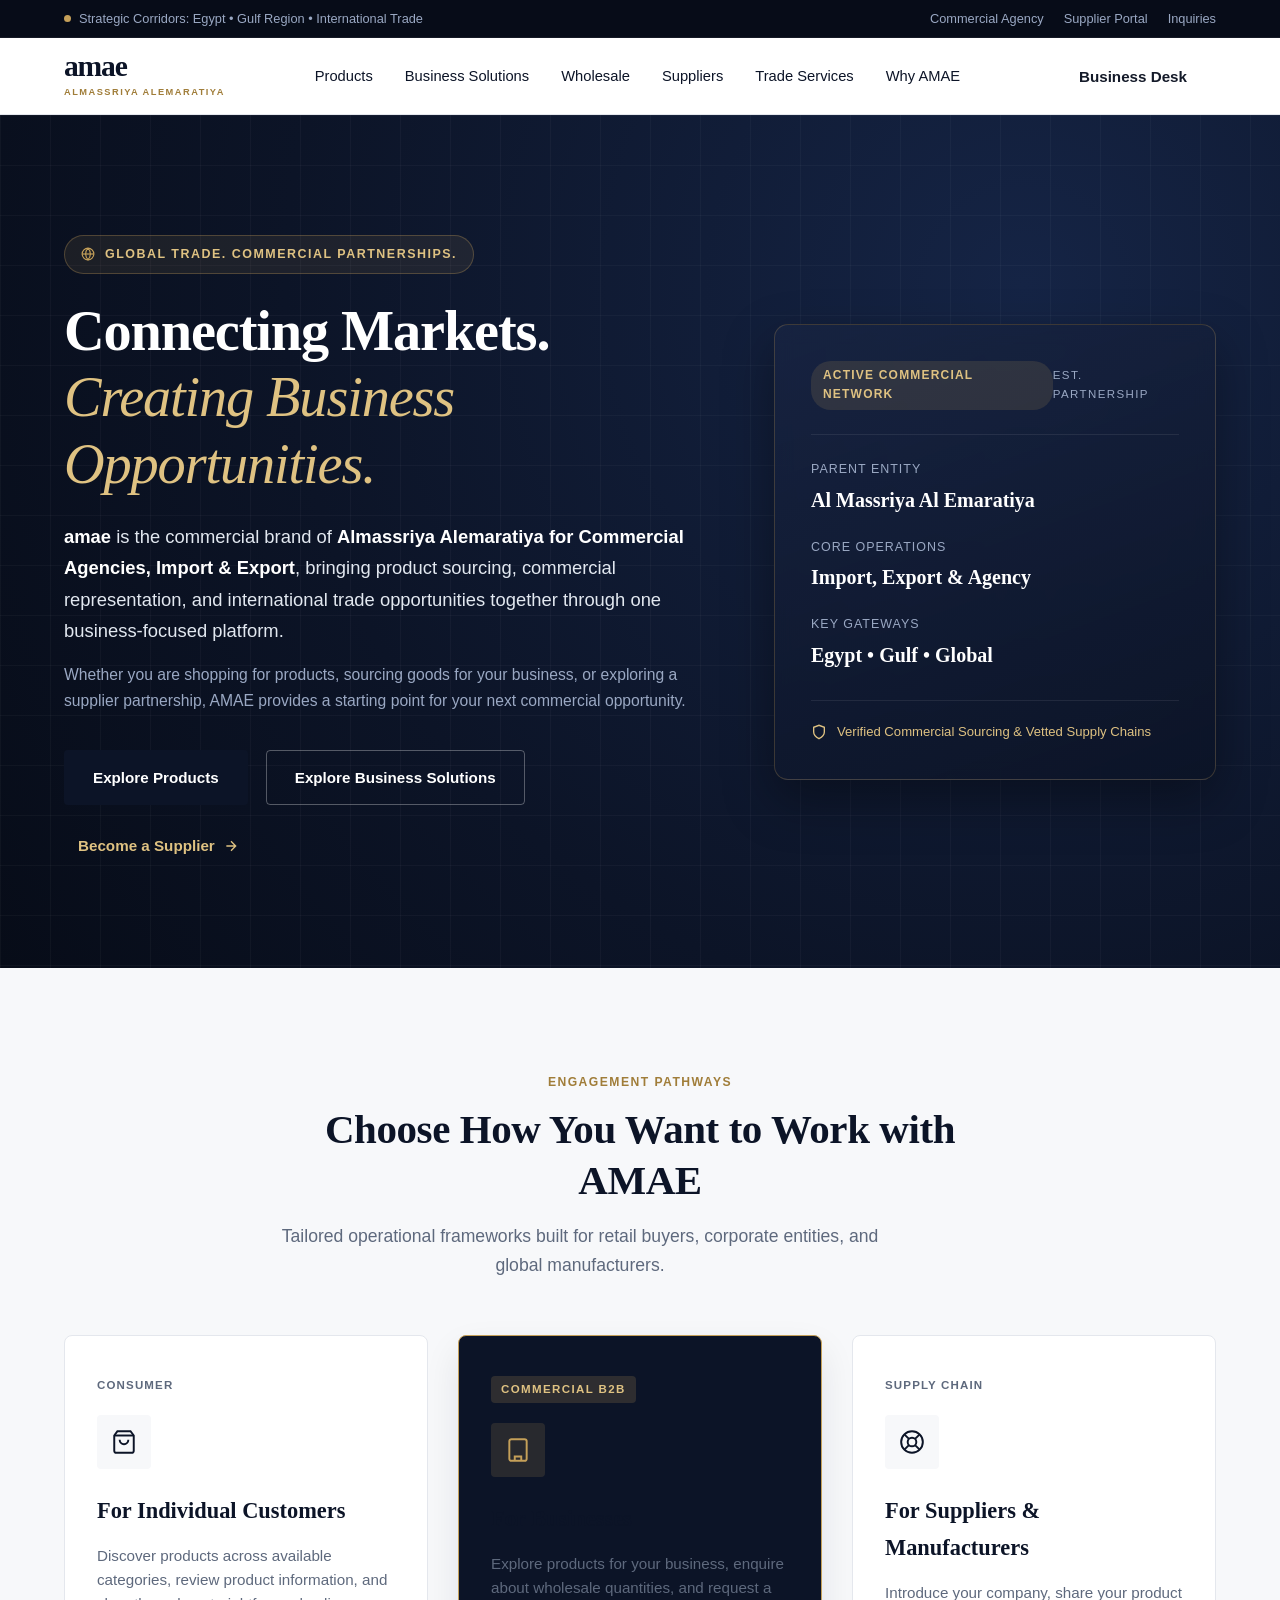
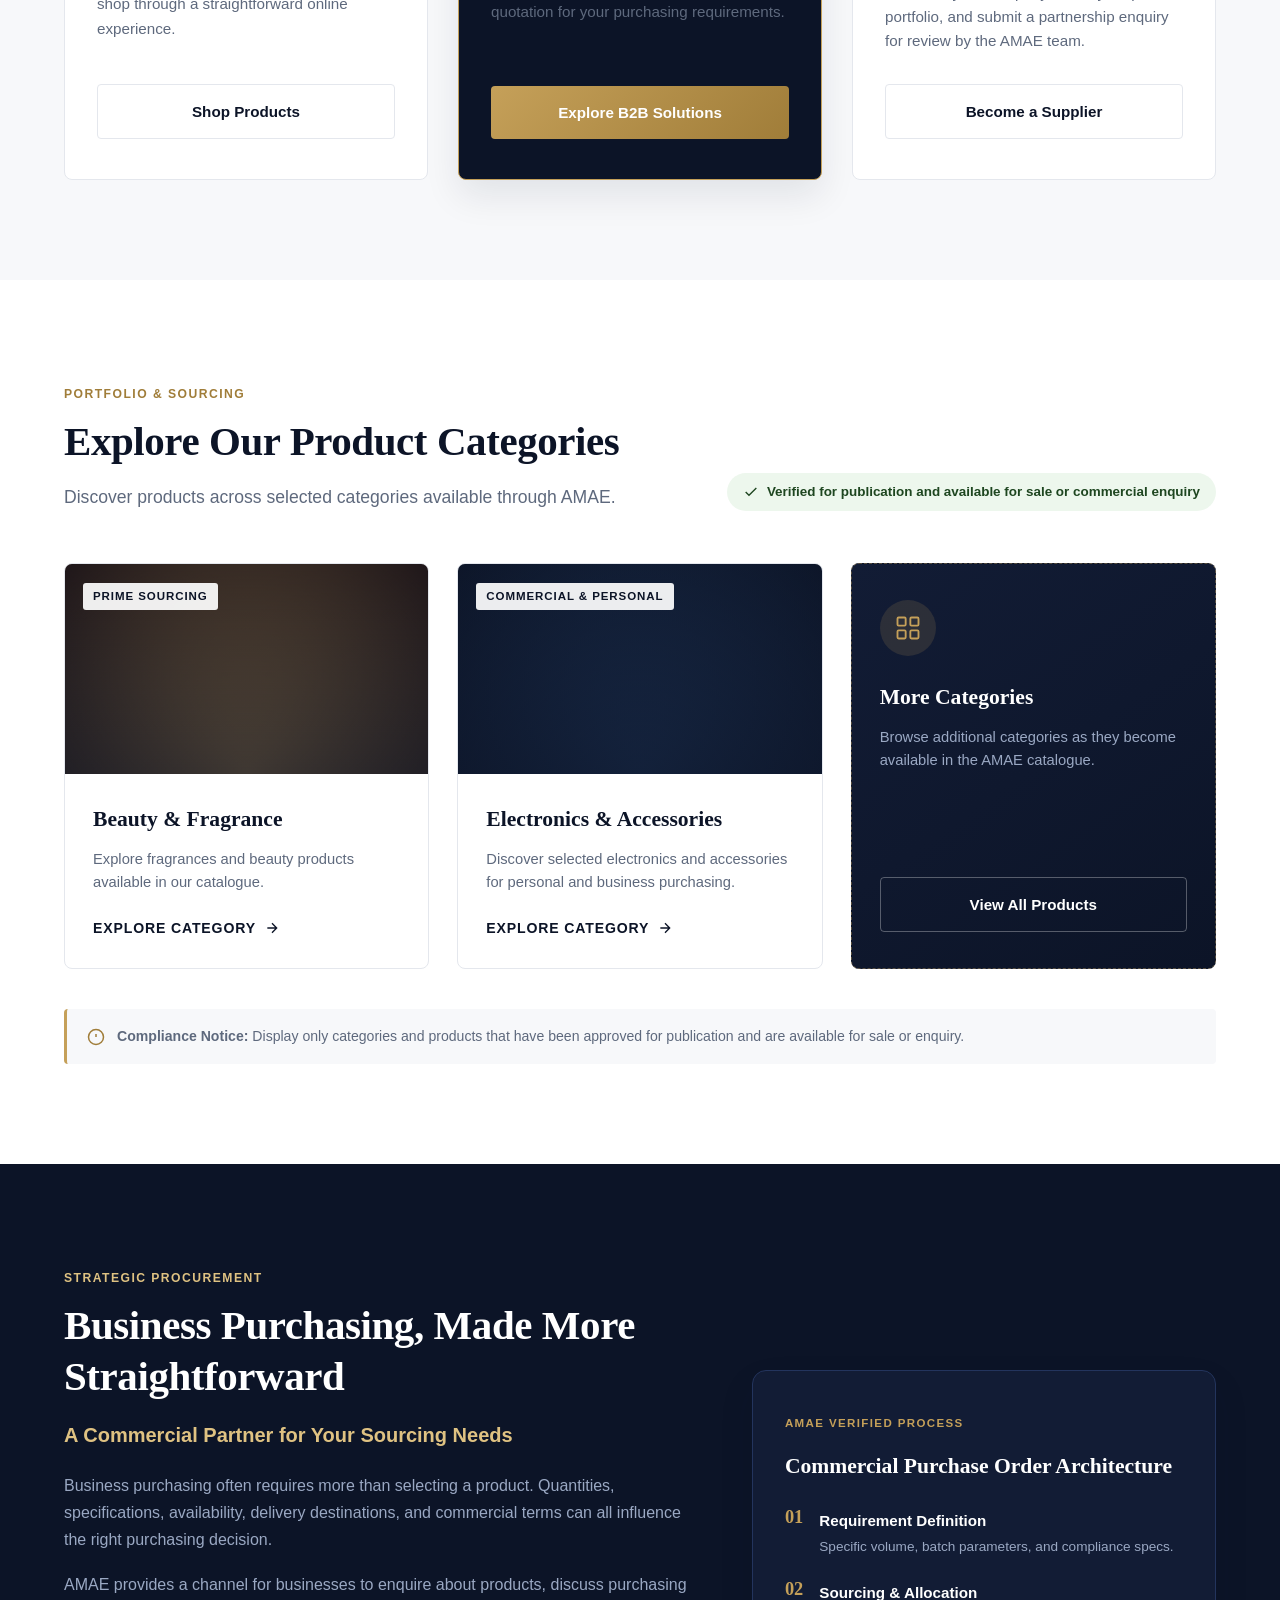
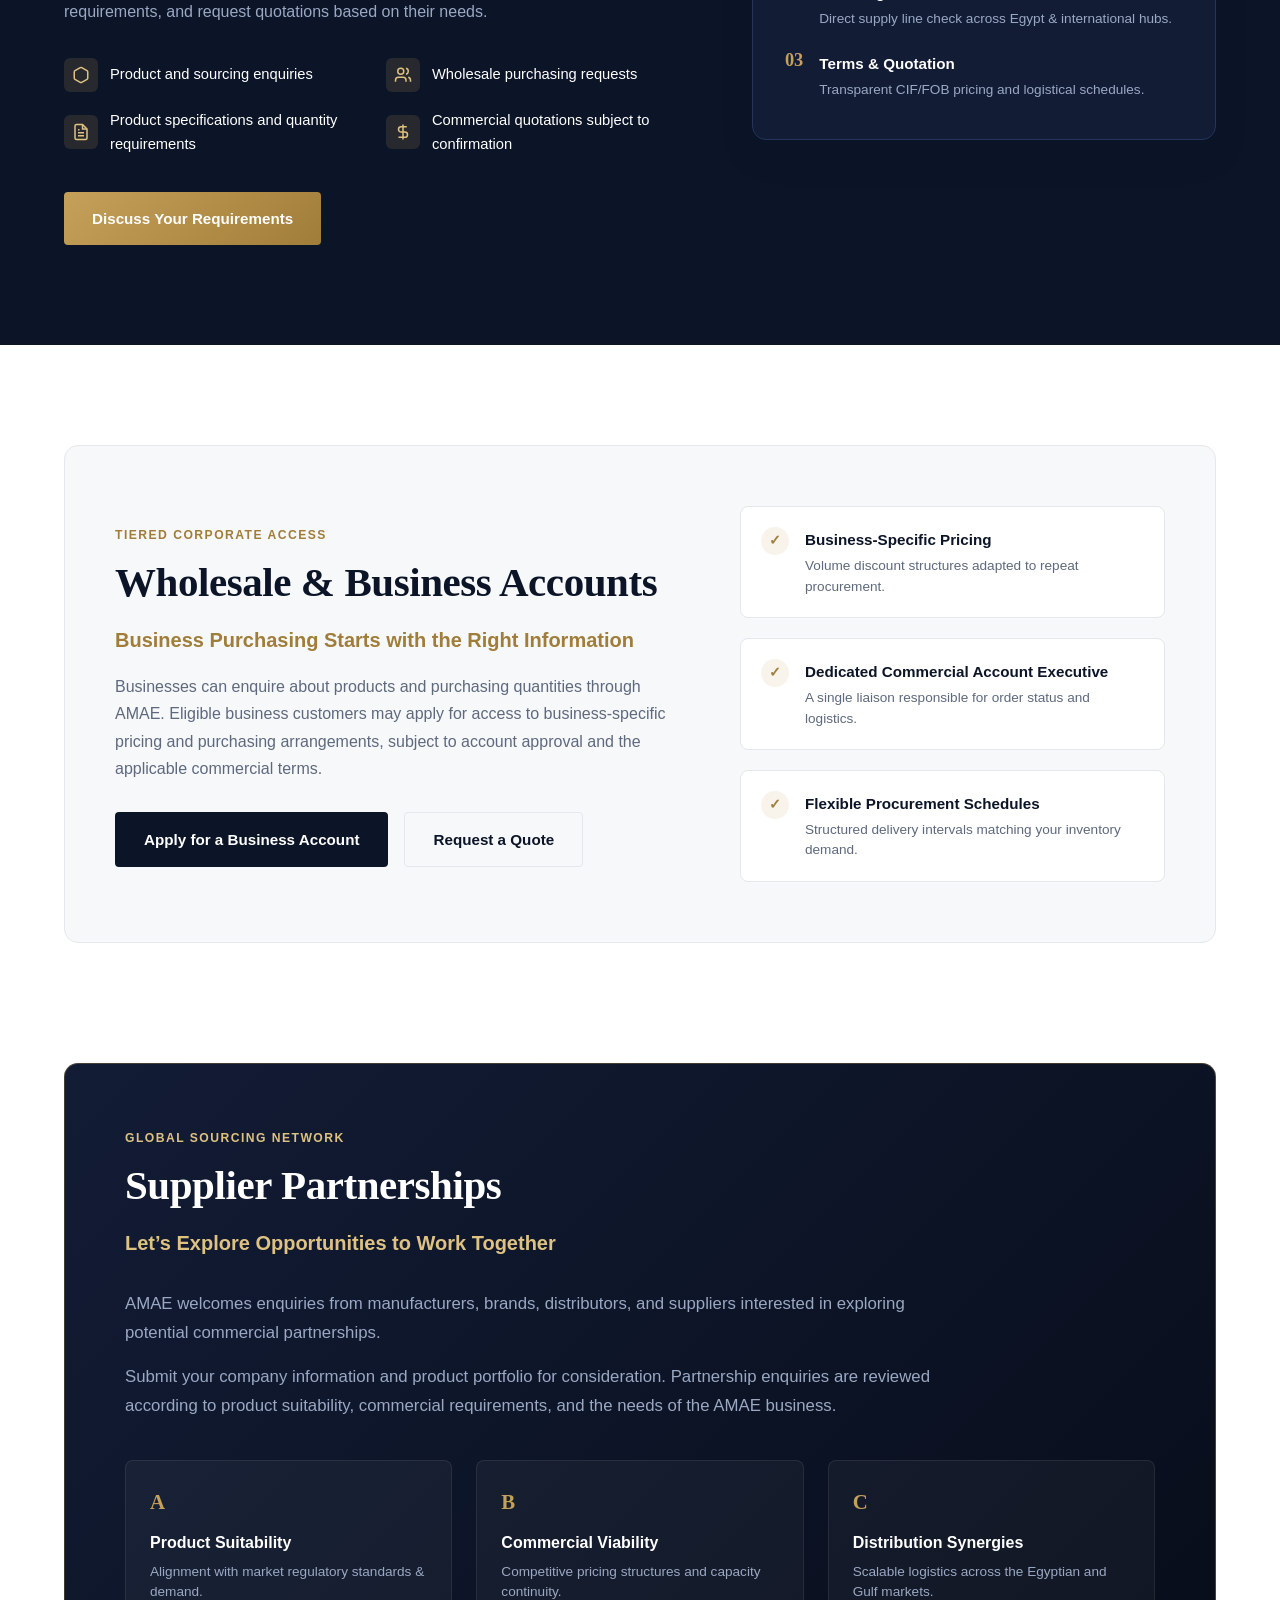
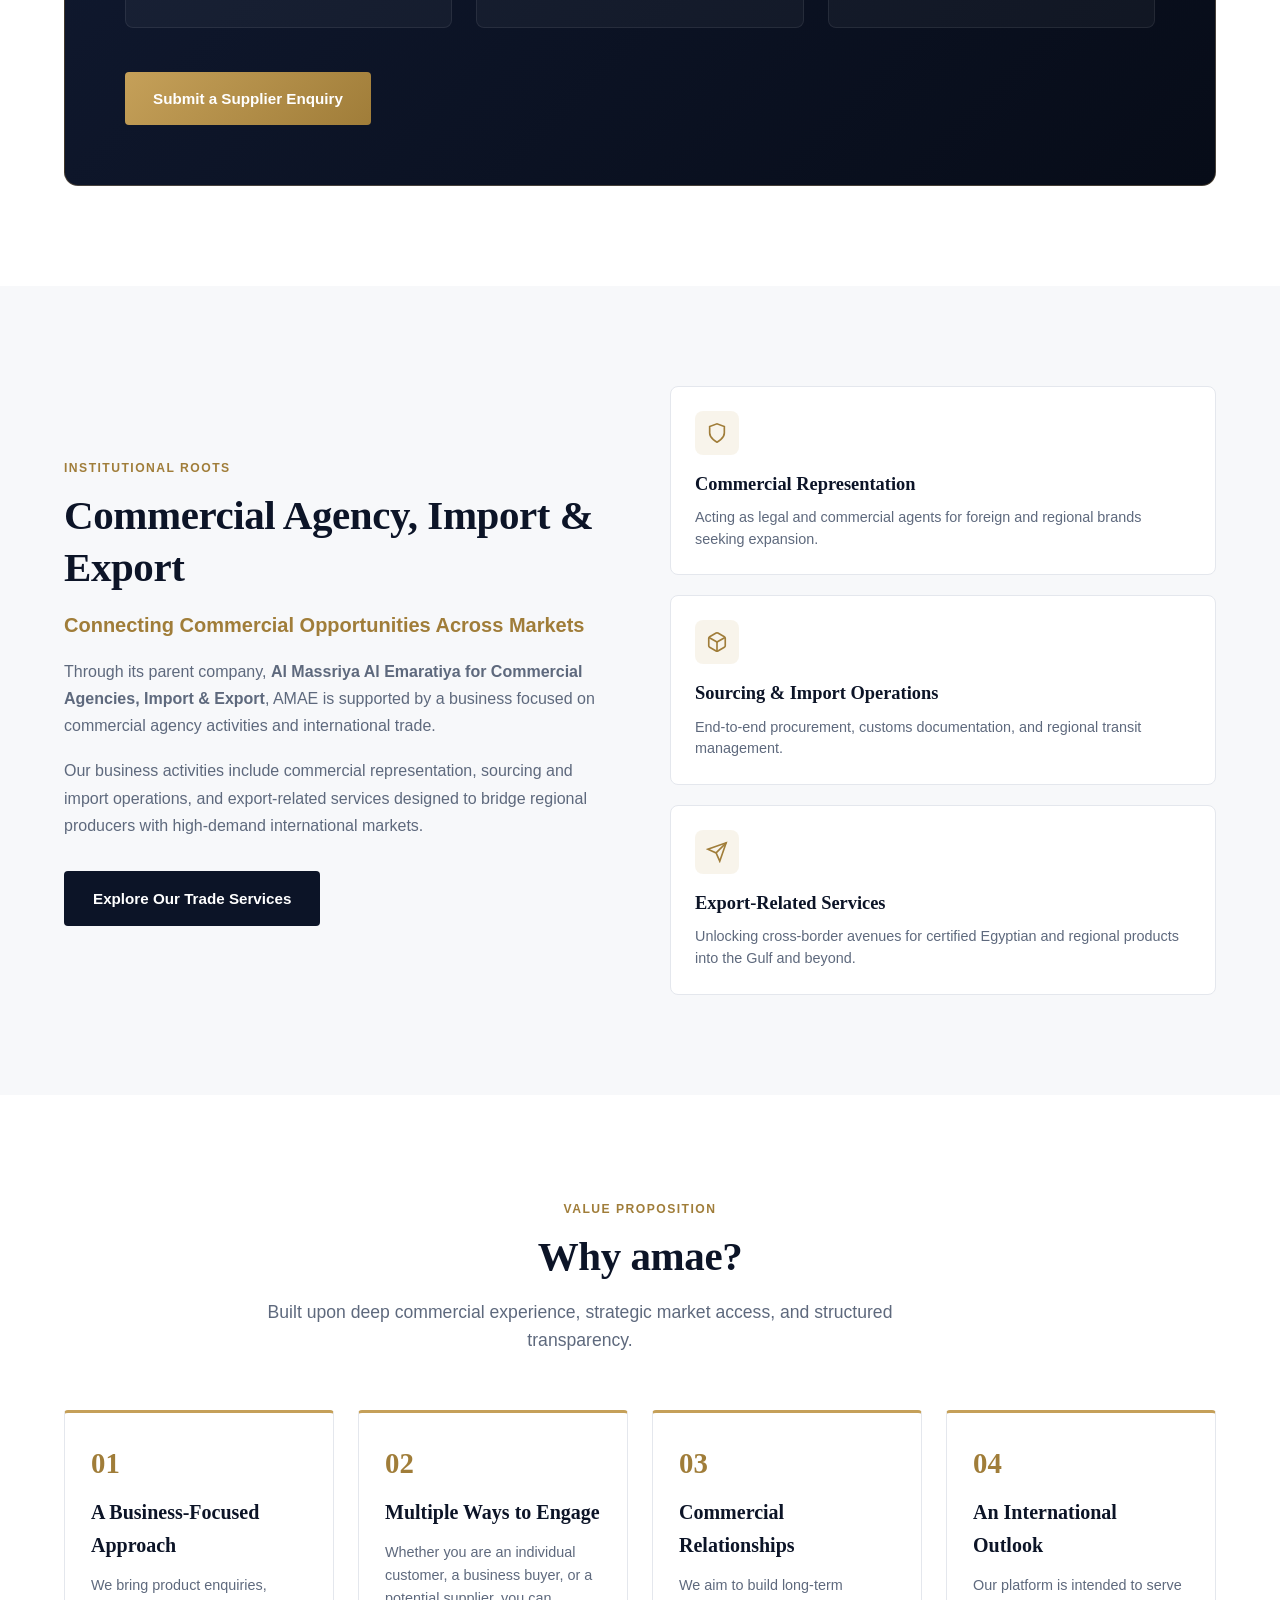
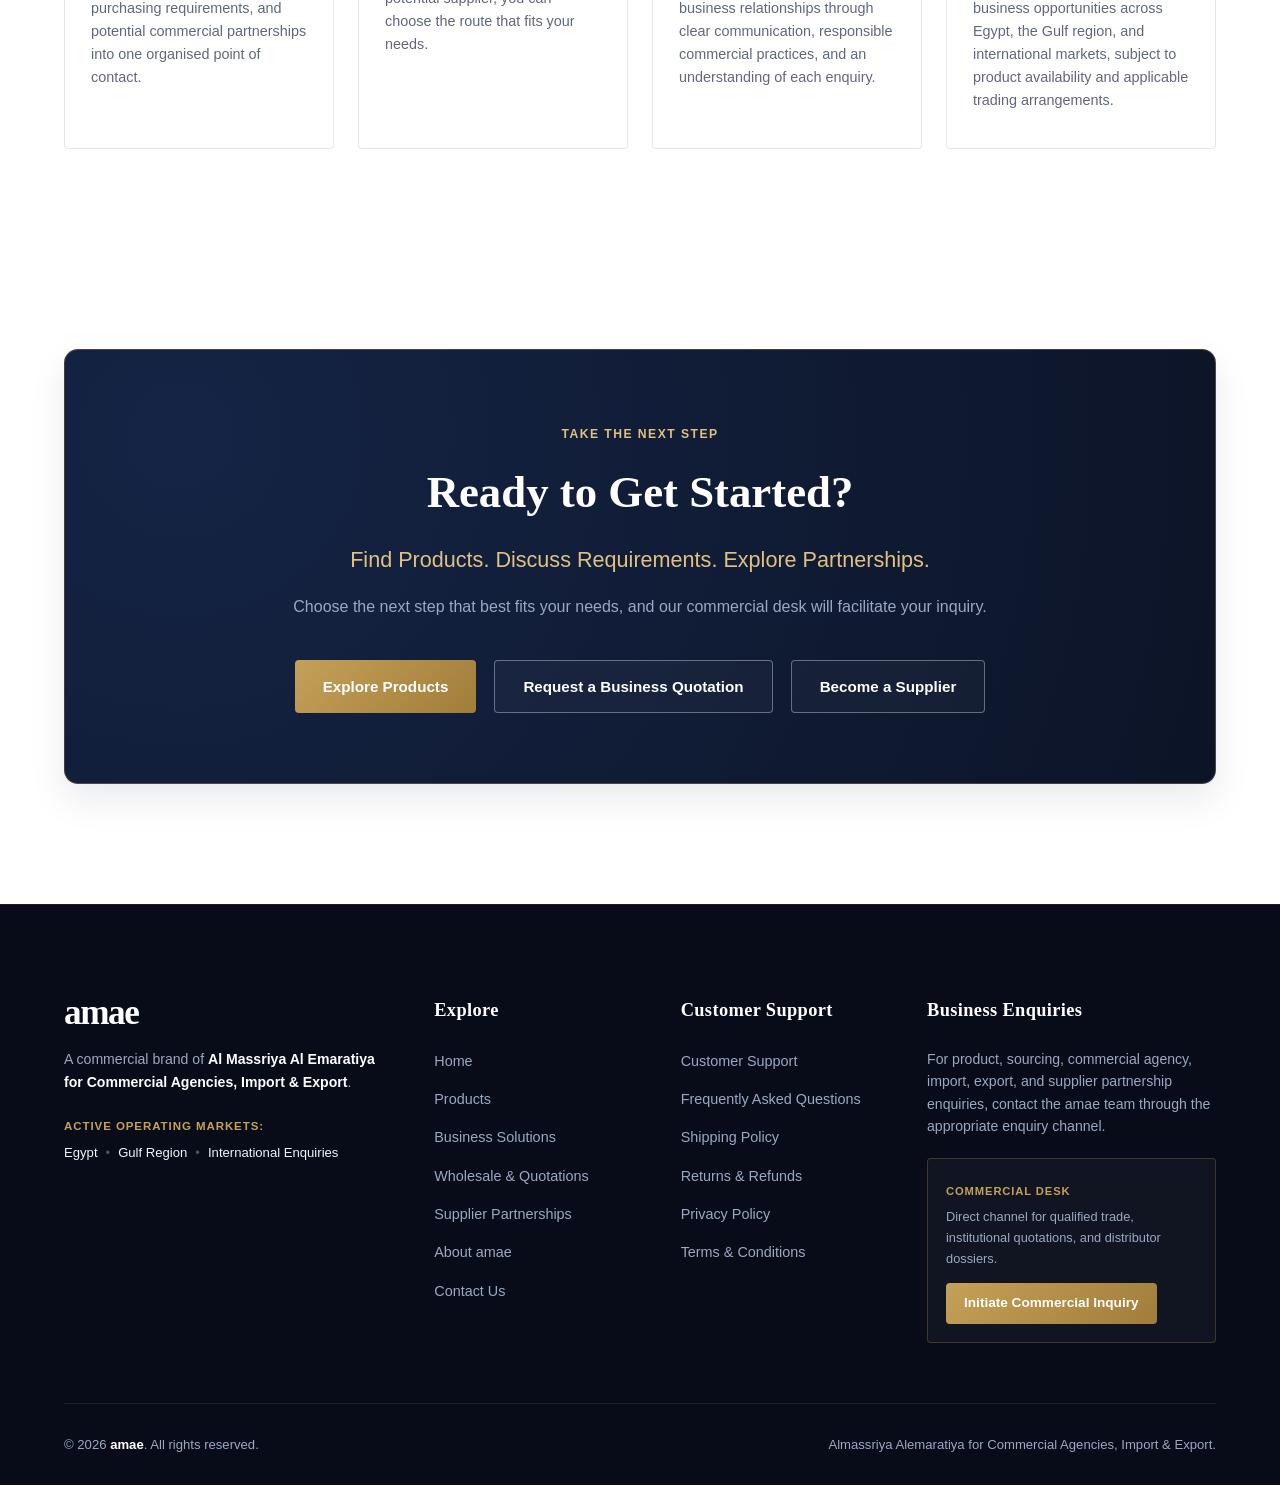
==== commit 1372bde5: "Update index.html" ====
--- a/index.html
+++ b/index.html
@@ -511,7 +511,7 @@
             <p class="ready-desc">Choose the next step that best fits your needs, and our commercial desk will facilitate your inquiry.</p>
 
             <div class="ready-ctas">
-              <a href="#categories" class="btn btn-gold">Explore Products</a>
+              <a href="products.html" class="btn btn-gold">Explore Products</a>
               <button class="btn btn-outline-white" id="openQuoteModal">Request a Business Quotation</button>
               <button class="btn btn-outline-white" id="openSupplierModal">Become a Supplier</button>
             </div>
@@ -550,7 +550,7 @@
           <h4 class="footer-heading">Explore</h4>
           <ul class="footer-links">
             <li><a href="#hero">Home</a></li>
-            <li><a href="product.html">Products</a></li>
+            <li><a href="products.html">Products</a></li>
             <li><a href="#solutions">Business Solutions</a></li>
             <li><a href="#sourcing">Wholesale &amp; Quotations</a></li>
             <li><a href="#suppliers">Supplier Partnerships</a></li>
--- a/css/style.css
+++ b/css/style.css
@@ -0,0 +1,1681 @@
+/* ==========================================================================
+   AMAE - GLOBAL TRADE & COMMERCIAL PARTNERSHIPS
+   Design Language: Majestic Prestige, Deep Navy Slate, Champagne Gold & Clean Modernism
+   ========================================================================== */
+
+:root {
+  /* Color Palette */
+  --color-navy-darkest: #070c18;
+  --color-navy-dark: #0c1427;
+  --color-navy-surface: #121c35;
+  --color-navy-card: #182442;
+  --color-navy-border: #23345d;
+  
+  --color-gold: #c5a059;
+  --color-gold-light: #dfc282;
+  --color-gold-dark: #a07d39;
+  --color-gold-subtle: rgba(197, 160, 89, 0.12);
+
+  --color-bg-light: #f7f8fa;
+  --color-bg-card-light: #ffffff;
+  --color-border-light: #e4e7ed;
+
+  --color-text-dark: #141a29;
+  --color-text-muted: #5e697d;
+  --color-text-light: #f1f4f9;
+  --color-text-light-muted: #9aa8c3;
+
+  /* Typography */
+  --font-sans: 'Plus Jakarta Sans', -apple-system, BlinkMacSystemFont, "Segoe UI", Roboto, sans-serif;
+  --font-serif: 'Playfair Display', Georgia, serif;
+
+  /* Layout & Geometry */
+  --container-max: 1240px;
+  --radius-sm: 4px;
+  --radius-md: 8px;
+  --radius-lg: 14px;
+  --transition-smooth: all 0.28s cubic-bezier(0.16, 1, 0.3, 1);
+  --shadow-subtle: 0 4px 20px rgba(0, 0, 0, 0.05);
+  --shadow-elevated: 0 16px 36px rgba(12, 20, 39, 0.09);
+  --shadow-gold: 0 8px 24px rgba(197, 160, 89, 0.25);
+}
+
+/* Reset & Base Setup */
+*, *::before, *::after {
+  box-sizing: border-box;
+  margin: 0;
+  padding: 0;
+}
+
+html {
+  scroll-behavior: smooth;
+  font-size: 16px;
+}
+
+body {
+  font-family: var(--font-sans);
+  background-color: #ffffff;
+  color: var(--color-text-dark);
+  line-height: 1.65;
+  -webkit-font-smoothing: antialiased;
+  -moz-osx-font-smoothing: grayscale;
+  overflow-x: hidden;
+}
+
+img {
+  max-width: 100%;
+  display: block;
+}
+
+a {
+  color: inherit;
+  text-decoration: none;
+  transition: var(--transition-smooth);
+}
+
+ul {
+  list-style: none;
+}
+
+button, input, select, textarea {
+  font-family: inherit;
+  font-size: inherit;
+}
+
+.container {
+  width: 90%;
+  max-width: var(--container-max);
+  margin: 0 auto;
+}
+
+/* ==========================================================================
+   Typography & Shared Elements
+   ========================================================================== */
+
+.section {
+  padding: 100px 0;
+}
+
+.section-header {
+  margin-bottom: 56px;
+}
+
+.section-header.text-center {
+  text-align: center;
+  max-width: 760px;
+  margin-left: auto;
+  margin-right: auto;
+}
+
+.section-header-flex {
+  display: flex;
+  justify-content: space-between;
+  align-items: flex-end;
+  gap: 24px;
+  margin-bottom: 52px;
+  flex-wrap: wrap;
+}
+
+.section-tag {
+  display: inline-block;
+  font-size: 0.76rem;
+  font-weight: 700;
+  letter-spacing: 0.12em;
+  text-transform: uppercase;
+  color: var(--color-gold-dark);
+  margin-bottom: 12px;
+  position: relative;
+}
+
+.section-tag.light {
+  color: var(--color-gold-light);
+}
+
+.section-title {
+  font-family: var(--font-serif);
+  font-size: clamp(2rem, 3.2vw, 2.75rem);
+  font-weight: 700;
+  line-height: 1.25;
+  color: var(--color-navy-dark);
+  margin-bottom: 16px;
+  letter-spacing: -0.01em;
+}
+
+.section-title.text-white {
+  color: #ffffff;
+}
+
+.section-desc {
+  font-size: 1.1rem;
+  color: var(--color-text-muted);
+  max-width: 640px;
+  line-height: 1.6;
+}
+
+/* ==========================================================================
+   Buttons & CTAs
+   ========================================================================== */
+
+.btn {
+  display: inline-flex;
+  align-items: center;
+  justify-content: center;
+  gap: 10px;
+  padding: 14px 28px;
+  font-size: 0.95rem;
+  font-weight: 600;
+  border-radius: var(--radius-sm);
+  cursor: pointer;
+  border: 1px solid transparent;
+  transition: var(--transition-smooth);
+  text-align: center;
+}
+
+.btn-primary {
+  background-color: var(--color-navy-dark);
+  color: #ffffff;
+}
+
+.btn-primary:hover {
+  background-color: var(--color-navy-surface);
+  transform: translateY(-2px);
+  box-shadow: var(--shadow-elevated);
+}
+
+.btn-gold {
+  background: linear-gradient(135deg, var(--color-gold) 0%, var(--color-gold-dark) 100%);
+  color: #ffffff;
+  border: none;
+}
+
+.btn-gold:hover {
+  background: linear-gradient(135deg, var(--color-gold-light) 0%, var(--color-gold) 100%);
+  box-shadow: var(--shadow-gold);
+  transform: translateY(-2px);
+}
+
+.btn-outline {
+  border-color: rgba(255, 255, 255, 0.3);
+  color: #ffffff;
+  background: transparent;
+}
+
+.btn-outline:hover {
+  border-color: #ffffff;
+  background: rgba(255, 255, 255, 0.08);
+}
+
+.btn-outline-dark {
+  border-color: var(--color-border-light);
+  color: var(--color-navy-dark);
+  background: transparent;
+}
+
+.btn-outline-dark:hover {
+  border-color: var(--color-navy-dark);
+  background: var(--color-navy-dark);
+  color: #ffffff;
+}
+
+.btn-outline-white {
+  border-color: rgba(255, 255, 255, 0.35);
+  color: #ffffff;
+  background: rgba(255, 255, 255, 0.03);
+}
+
+.btn-outline-white:hover {
+  border-color: #ffffff;
+  background: #ffffff;
+  color: var(--color-navy-dark);
+}
+
+.btn-small {
+  padding: 9px 18px;
+  font-size: 0.85rem;
+}
+
+.btn-block {
+  width: 100%;
+}
+
+/* ==========================================================================
+   Header & Navigation
+   ========================================================================== */
+
+.topbar {
+  background-color: var(--color-navy-darkest);
+  border-bottom: 1px solid rgba(255, 255, 255, 0.06);
+  padding: 8px 0;
+  font-size: 0.8rem;
+  color: var(--color-text-light-muted);
+}
+
+.topbar-inner {
+  display: flex;
+  justify-content: space-between;
+  align-items: center;
+}
+
+.topbar-market {
+  display: flex;
+  align-items: center;
+  gap: 8px;
+}
+
+.pulse-dot {
+  width: 7px;
+  height: 7px;
+  background-color: var(--color-gold);
+  border-radius: 50%;
+  box-shadow: 0 0 0 0 rgba(197, 160, 89, 0.7);
+  animation: pulse 2.2s infinite;
+}
+
+@keyframes pulse {
+  0% { transform: scale(0.95); box-shadow: 0 0 0 0 rgba(197, 160, 89, 0.7); }
+  70% { transform: scale(1); box-shadow: 0 0 0 7px rgba(197, 160, 89, 0); }
+  100% { transform: scale(0.95); box-shadow: 0 0 0 0 rgba(197, 160, 89, 0); }
+}
+
+.topbar-links {
+  display: flex;
+  gap: 20px;
+}
+
+.topbar-links a:hover {
+  color: var(--color-gold);
+}
+
+.site-header {
+  position: sticky;
+  top: 0;
+  z-index: 1000;
+  background-color: rgba(255, 255, 255, 0.96);
+  backdrop-filter: blur(12px);
+  border-bottom: 1px solid var(--color-border-light);
+  transition: var(--transition-smooth);
+}
+
+.site-header.scrolled {
+  box-shadow: var(--shadow-subtle);
+  background-color: rgba(255, 255, 255, 0.98);
+}
+
+.nav-container {
+  display: flex;
+  align-items: center;
+  justify-content: space-between;
+  height: 76px;
+}
+
+.brand-logo {
+  display: flex;
+  flex-direction: column;
+}
+
+.brand-logo .logo-text {
+  font-family: var(--font-serif);
+  font-size: 1.85rem;
+  font-weight: 700;
+  letter-spacing: -0.04em;
+  color: var(--color-navy-dark);
+  line-height: 1;
+}
+
+.brand-logo .logo-sub {
+  font-size: 0.58rem;
+  font-weight: 700;
+  letter-spacing: 0.16em;
+  text-transform: uppercase;
+  color: var(--color-gold-dark);
+  margin-top: 4px;
+}
+
+.nav-menu {
+  display: flex;
+  align-items: center;
+}
+
+.nav-list {
+  display: flex;
+  gap: 32px;
+}
+
+.nav-link {
+  font-size: 0.92rem;
+  font-weight: 500;
+  color: var(--color-navy-dark);
+  position: relative;
+  padding: 6px 0;
+}
+
+.nav-link::after {
+  content: '';
+  position: absolute;
+  bottom: 0;
+  left: 0;
+  width: 0%;
+  height: 2px;
+  background-color: var(--color-gold);
+  transition: var(--transition-smooth);
+}
+
+.nav-link:hover::after {
+  width: 100%;
+}
+
+.nav-actions {
+  display: flex;
+  align-items: center;
+  gap: 16px;
+}
+
+.nav-cta-mobile {
+  display: none;
+}
+
+.menu-toggle {
+  display: none;
+  background: none;
+  border: none;
+  cursor: pointer;
+  flex-direction: column;
+  gap: 5px;
+  padding: 6px;
+}
+
+.menu-toggle span {
+  width: 24px;
+  height: 2px;
+  background-color: var(--color-navy-dark);
+  transition: var(--transition-smooth);
+}
+
+/* ==========================================================================
+   1. Hero Section
+   ========================================================================== */
+
+.hero-section {
+  position: relative;
+  background: radial-gradient(circle at 80% 20%, #152445 0%, #0c1427 60%, #070c18 100%);
+  color: #ffffff;
+  padding: 120px 0 100px;
+  overflow: hidden;
+}
+
+.hero-grid-pattern {
+  position: absolute;
+  inset: 0;
+  background-image: linear-gradient(rgba(255, 255, 255, 0.03) 1px, transparent 1px),
+                    linear-gradient(90deg, rgba(255, 255, 255, 0.03) 1px, transparent 1px);
+  background-size: 50px 50px;
+  pointer-events: none;
+}
+
+.hero-container {
+  display: grid;
+  grid-template-columns: 1.25fr 0.85fr;
+  gap: 60px;
+  align-items: center;
+  position: relative;
+  z-index: 2;
+}
+
+.eyebrow-badge {
+  display: inline-flex;
+  align-items: center;
+  gap: 10px;
+  background: rgba(197, 160, 89, 0.1);
+  border: 1px solid rgba(197, 160, 89, 0.3);
+  padding: 8px 16px;
+  border-radius: 40px;
+  color: var(--color-gold-light);
+  font-size: 0.78rem;
+  font-weight: 700;
+  letter-spacing: 0.12em;
+  margin-bottom: 24px;
+}
+
+.icon-badge {
+  width: 14px;
+  height: 14px;
+  stroke: var(--color-gold);
+}
+
+.hero-title {
+  font-family: var(--font-serif);
+  font-size: clamp(2.3rem, 4.4vw, 3.6rem);
+  font-weight: 700;
+  line-height: 1.18;
+  margin-bottom: 24px;
+  letter-spacing: -0.02em;
+}
+
+.hero-title span {
+  color: var(--color-gold-light);
+  font-style: italic;
+  font-weight: 500;
+}
+
+.hero-lead {
+  font-size: 1.15rem;
+  line-height: 1.7;
+  color: #e2e8f0;
+  margin-bottom: 16px;
+}
+
+.hero-lead strong {
+  color: #ffffff;
+}
+
+.hero-subtitle {
+  font-size: 0.98rem;
+  line-height: 1.65;
+  color: var(--color-text-light-muted);
+  margin-bottom: 36px;
+}
+
+.hero-actions {
+  display: flex;
+  align-items: center;
+  flex-wrap: wrap;
+  gap: 18px;
+}
+
+.hero-link {
+  display: inline-flex;
+  align-items: center;
+  gap: 8px;
+  color: var(--color-gold-light);
+  font-weight: 600;
+  font-size: 0.95rem;
+  padding: 10px 14px;
+}
+
+.hero-link:hover {
+  color: #ffffff;
+  transform: translateX(4px);
+}
+
+/* Hero Metrics Card */
+.hero-metrics-card {
+  background: linear-gradient(160deg, rgba(24, 36, 66, 0.8) 0%, rgba(12, 20, 39, 0.95) 100%);
+  border: 1px solid rgba(197, 160, 89, 0.25);
+  border-radius: var(--radius-lg);
+  padding: 36px;
+  box-shadow: 0 20px 50px rgba(0, 0, 0, 0.35);
+  backdrop-filter: blur(10px);
+}
+
+.metric-card-header {
+  display: flex;
+  justify-content: space-between;
+  align-items: center;
+  padding-bottom: 24px;
+  border-bottom: 1px solid rgba(255, 255, 255, 0.08);
+  margin-bottom: 24px;
+}
+
+.card-status-pill {
+  font-size: 0.75rem;
+  text-transform: uppercase;
+  letter-spacing: 0.1em;
+  background: rgba(197, 160, 89, 0.15);
+  color: var(--color-gold-light);
+  padding: 5px 12px;
+  border-radius: 20px;
+  font-weight: 600;
+}
+
+.card-year {
+  font-size: 0.72rem;
+  letter-spacing: 0.12em;
+  color: var(--color-text-light-muted);
+}
+
+.metric-row {
+  display: flex;
+  flex-direction: column;
+  gap: 20px;
+  margin-bottom: 28px;
+}
+
+.metric-item {
+  display: flex;
+  flex-direction: column;
+  gap: 4px;
+}
+
+.metric-label {
+  font-size: 0.78rem;
+  text-transform: uppercase;
+  letter-spacing: 0.08em;
+  color: var(--color-text-light-muted);
+}
+
+.metric-val {
+  font-family: var(--font-serif);
+  font-size: 1.25rem;
+  color: #ffffff;
+  font-weight: 600;
+}
+
+.metric-footer-note {
+  display: flex;
+  align-items: center;
+  gap: 10px;
+  font-size: 0.82rem;
+  color: var(--color-gold-light);
+  border-top: 1px solid rgba(255, 255, 255, 0.08);
+  padding-top: 20px;
+}
+
+/* ==========================================================================
+   2. Audience / Pathways Section
+   ========================================================================== */
+
+.audience-section {
+  background-color: var(--color-bg-light);
+}
+
+.audience-grid {
+  display: grid;
+  grid-template-columns: repeat(3, 1fr);
+  gap: 30px;
+}
+
+.audience-card {
+  background: var(--color-bg-card-light);
+  border: 1px solid var(--color-border-light);
+  border-radius: var(--radius-md);
+  padding: 40px 32px;
+  display: flex;
+  flex-direction: column;
+  align-items: flex-start;
+  transition: var(--transition-smooth);
+  position: relative;
+}
+
+.audience-card:hover {
+  transform: translateY(-6px);
+  box-shadow: var(--shadow-elevated);
+  border-color: rgba(12, 20, 39, 0.15);
+}
+
+.audience-card-featured {
+  background: var(--color-navy-dark);
+  color: #ffffff;
+  border-color: var(--color-gold);
+  box-shadow: var(--shadow-elevated);
+}
+
+.audience-card-featured .audience-icon {
+  background: rgba(197, 160, 89, 0.15);
+  color: var(--color-gold);
+}
+
+.audience-card-featured h3 {
+  color: #ffffff;
+}
+
+.audience-card-featured p {
+  color: var(--color-text-light-muted);
+}
+
+.card-badge {
+  font-size: 0.72rem;
+  font-weight: 700;
+  text-transform: uppercase;
+  letter-spacing: 0.1em;
+  color: var(--color-text-muted);
+  margin-bottom: 20px;
+}
+
+.featured-ribbon {
+  font-size: 0.72rem;
+  font-weight: 700;
+  text-transform: uppercase;
+  letter-spacing: 0.12em;
+  color: var(--color-gold-light);
+  background: rgba(197, 160, 89, 0.18);
+  padding: 4px 10px;
+  border-radius: 4px;
+  margin-bottom: 20px;
+}
+
+.audience-icon {
+  width: 54px;
+  height: 54px;
+  border-radius: var(--radius-sm);
+  background: var(--color-bg-light);
+  color: var(--color-navy-dark);
+  display: flex;
+  align-items: center;
+  justify-content: center;
+  margin-bottom: 24px;
+}
+
+.audience-icon svg {
+  width: 26px;
+  height: 26px;
+}
+
+.audience-card h3 {
+  font-family: var(--font-serif);
+  font-size: 1.4rem;
+  margin-bottom: 14px;
+  color: var(--color-navy-dark);
+}
+
+.audience-card p {
+  font-size: 0.95rem;
+  color: var(--color-text-muted);
+  line-height: 1.6;
+  margin-bottom: 30px;
+  flex-grow: 1;
+}
+
+.audience-card .btn {
+  width: 100%;
+}
+
+/* ==========================================================================
+   3. Categories Section
+   ========================================================================== */
+
+.curated-badge {
+  display: inline-flex;
+  align-items: center;
+  gap: 8px;
+  font-size: 0.84rem;
+  background: #edf7ed;
+  color: #1e4620;
+  padding: 8px 16px;
+  border-radius: 30px;
+  font-weight: 600;
+}
+
+.categories-grid {
+  display: grid;
+  grid-template-columns: repeat(3, 1fr);
+  gap: 28px;
+  margin-bottom: 40px;
+}
+
+.category-card {
+  background: #ffffff;
+  border: 1px solid var(--color-border-light);
+  border-radius: var(--radius-md);
+  overflow: hidden;
+  transition: var(--transition-smooth);
+  display: flex;
+  flex-direction: column;
+}
+
+.category-card:hover {
+  transform: translateY(-5px);
+  box-shadow: var(--shadow-elevated);
+  border-color: var(--color-gold);
+}
+
+.category-img {
+  height: 210px;
+  background-size: cover;
+  background-position: center;
+  position: relative;
+  padding: 18px;
+}
+
+.category-beauty {
+  background: linear-gradient(rgba(12, 20, 39, 0.4), rgba(12, 20, 39, 0.7)),
+              radial-gradient(ellipse at bottom, #b48a4c, #2b1810);
+}
+
+.category-tech {
+  background: linear-gradient(rgba(12, 20, 39, 0.4), rgba(12, 20, 39, 0.7)),
+              radial-gradient(ellipse at bottom, #233e66, #0e172a);
+}
+
+.category-tag-chip {
+  background: rgba(255, 255, 255, 0.92);
+  color: var(--color-navy-dark);
+  font-size: 0.72rem;
+  font-weight: 700;
+  text-transform: uppercase;
+  letter-spacing: 0.08em;
+  padding: 4px 10px;
+  border-radius: 3px;
+  display: inline-block;
+}
+
+.category-body {
+  padding: 28px;
+  flex-grow: 1;
+  display: flex;
+  flex-direction: column;
+}
+
+.category-body h3 {
+  font-family: var(--font-serif);
+  font-size: 1.35rem;
+  margin-bottom: 10px;
+  color: var(--color-navy-dark);
+}
+
+.category-body p {
+  font-size: 0.92rem;
+  color: var(--color-text-muted);
+  line-height: 1.6;
+  margin-bottom: 22px;
+  flex-grow: 1;
+}
+
+.category-link {
+  display: inline-flex;
+  align-items: center;
+  gap: 8px;
+  color: var(--color-navy-dark);
+  font-weight: 700;
+  font-size: 0.88rem;
+  text-transform: uppercase;
+  letter-spacing: 0.06em;
+}
+
+.category-link:hover {
+  color: var(--color-gold);
+  transform: translateX(4px);
+}
+
+.category-card-expansion {
+  background: linear-gradient(145deg, var(--color-navy-surface) 0%, var(--color-navy-dark) 100%);
+  color: #ffffff;
+  padding: 36px 28px;
+  justify-content: center;
+  border: 1px dashed rgba(197, 160, 89, 0.4);
+}
+
+.category-icon-box {
+  width: 56px;
+  height: 56px;
+  border-radius: 50%;
+  background: rgba(197, 160, 89, 0.15);
+  color: var(--color-gold);
+  display: flex;
+  align-items: center;
+  justify-content: center;
+  margin-bottom: 24px;
+}
+
+.category-icon-box svg {
+  width: 28px;
+  height: 28px;
+}
+
+.category-card-expansion .category-body {
+  padding: 0;
+}
+
+.category-card-expansion h3 {
+  color: #ffffff;
+}
+
+.category-card-expansion p {
+  color: var(--color-text-light-muted);
+}
+
+.category-compliance-note {
+  display: flex;
+  align-items: center;
+  gap: 12px;
+  background-color: var(--color-bg-light);
+  border-left: 3px solid var(--color-gold);
+  padding: 16px 20px;
+  border-radius: var(--radius-sm);
+  font-size: 0.88rem;
+  color: var(--color-text-muted);
+}
+
+.category-compliance-note svg {
+  stroke: var(--color-gold-dark);
+  flex-shrink: 0;
+}
+
+/* ==========================================================================
+   4. Business Purchasing (Sourcing) Section
+   ========================================================================== */
+
+.sourcing-section {
+  background-color: var(--color-navy-dark);
+  color: #ffffff;
+  position: relative;
+}
+
+.sourcing-wrapper {
+  display: grid;
+  grid-template-columns: 1.15fr 0.85fr;
+  gap: 60px;
+  align-items: center;
+}
+
+.sourcing-subtitle {
+  font-size: 1.25rem;
+  color: var(--color-gold-light);
+  margin-bottom: 20px;
+  font-weight: 600;
+}
+
+.sourcing-text {
+  font-size: 1rem;
+  color: var(--color-text-light-muted);
+  line-height: 1.7;
+  margin-bottom: 18px;
+}
+
+.sourcing-features-grid {
+  display: grid;
+  grid-template-columns: 1fr 1fr;
+  gap: 16px;
+  margin: 32px 0 36px;
+}
+
+.feature-item {
+  display: flex;
+  align-items: center;
+  gap: 12px;
+  font-size: 0.92rem;
+  font-weight: 500;
+  color: #ffffff;
+}
+
+.feature-icon {
+  width: 34px;
+  height: 34px;
+  border-radius: 6px;
+  background: rgba(197, 160, 89, 0.15);
+  color: var(--color-gold-light);
+  display: flex;
+  align-items: center;
+  justify-content: center;
+  flex-shrink: 0;
+}
+
+.feature-icon svg {
+  width: 18px;
+  height: 18px;
+}
+
+.sourcing-card-stacked {
+  background: var(--color-navy-surface);
+  border: 1px solid var(--color-navy-border);
+  border-radius: var(--radius-lg);
+  padding: 38px 32px;
+  box-shadow: var(--shadow-elevated);
+}
+
+.stack-badge {
+  display: inline-block;
+  font-size: 0.72rem;
+  font-weight: 700;
+  letter-spacing: 0.12em;
+  text-transform: uppercase;
+  color: var(--color-gold);
+  margin-bottom: 16px;
+}
+
+.sourcing-card-stacked h4 {
+  font-family: var(--font-serif);
+  font-size: 1.35rem;
+  color: #ffffff;
+  margin-bottom: 24px;
+}
+
+.process-steps {
+  display: flex;
+  flex-direction: column;
+  gap: 22px;
+}
+
+.process-steps li {
+  display: flex;
+  gap: 16px;
+}
+
+.step-num {
+  font-family: var(--font-serif);
+  font-size: 1.15rem;
+  font-weight: 700;
+  color: var(--color-gold);
+  line-height: 1;
+}
+
+.process-steps strong {
+  display: block;
+  font-size: 0.95rem;
+  color: #ffffff;
+  margin-bottom: 4px;
+}
+
+.process-steps p {
+  font-size: 0.85rem;
+  color: var(--color-text-light-muted);
+  line-height: 1.5;
+}
+
+/* ==========================================================================
+   5. Wholesale & Business Accounts Section
+   ========================================================================== */
+
+.wholesale-section {
+  background-color: #ffffff;
+}
+
+.wholesale-panel {
+  background: var(--color-bg-light);
+  border: 1px solid var(--color-border-light);
+  border-radius: var(--radius-lg);
+  padding: 60px 50px;
+}
+
+.wholesale-grid {
+  display: grid;
+  grid-template-columns: 1.15fr 0.85fr;
+  gap: 50px;
+  align-items: center;
+}
+
+.panel-subtitle {
+  font-size: 1.25rem;
+  color: var(--color-gold-dark);
+  margin-bottom: 16px;
+  font-weight: 600;
+}
+
+.wholesale-copy p {
+  font-size: 1rem;
+  color: var(--color-text-muted);
+  line-height: 1.7;
+  margin-bottom: 30px;
+}
+
+.wholesale-actions {
+  display: flex;
+  gap: 16px;
+  flex-wrap: wrap;
+}
+
+.wholesale-perks {
+  display: flex;
+  flex-direction: column;
+  gap: 20px;
+}
+
+.perk-card {
+  background: #ffffff;
+  border: 1px solid var(--color-border-light);
+  border-radius: var(--radius-md);
+  padding: 20px;
+  display: flex;
+  align-items: flex-start;
+  gap: 16px;
+}
+
+.perk-bullet {
+  width: 28px;
+  height: 28px;
+  background: var(--color-gold-subtle);
+  color: var(--color-gold-dark);
+  font-weight: 700;
+  font-size: 0.9rem;
+  border-radius: 50%;
+  display: flex;
+  align-items: center;
+  justify-content: center;
+  flex-shrink: 0;
+}
+
+.perk-card strong {
+  display: block;
+  font-size: 0.95rem;
+  color: var(--color-navy-dark);
+  margin-bottom: 4px;
+}
+
+.perk-card p {
+  font-size: 0.85rem;
+  color: var(--color-text-muted);
+  line-height: 1.5;
+}
+
+/* ==========================================================================
+   6. Supplier Partnerships Section
+   ========================================================================== */
+
+.suppliers-section {
+  background: #ffffff;
+  padding-top: 20px;
+}
+
+.supplier-card-box {
+  background: linear-gradient(135deg, var(--color-navy-surface) 0%, var(--color-navy-darkest) 100%);
+  border: 1px solid rgba(197, 160, 89, 0.3);
+  border-radius: var(--radius-lg);
+  padding: 60px;
+  color: #ffffff;
+}
+
+.supplier-header-block {
+  max-width: 720px;
+  margin-bottom: 30px;
+}
+
+.supplier-body-content p {
+  font-size: 1.05rem;
+  color: var(--color-text-light-muted);
+  line-height: 1.7;
+  margin-bottom: 16px;
+  max-width: 820px;
+}
+
+.supplier-criteria {
+  display: grid;
+  grid-template-columns: repeat(3, 1fr);
+  gap: 24px;
+  margin: 40px 0 44px;
+}
+
+.criteria-item {
+  background: rgba(255, 255, 255, 0.04);
+  border: 1px solid rgba(255, 255, 255, 0.08);
+  border-radius: var(--radius-md);
+  padding: 24px;
+}
+
+.criteria-number {
+  display: inline-block;
+  font-family: var(--font-serif);
+  font-size: 1.3rem;
+  font-weight: 700;
+  color: var(--color-gold);
+  margin-bottom: 10px;
+}
+
+.criteria-item h4 {
+  font-size: 1rem;
+  margin-bottom: 6px;
+  color: #ffffff;
+}
+
+.criteria-item p {
+  font-size: 0.85rem;
+  color: var(--color-text-light-muted);
+  line-height: 1.5;
+  margin-bottom: 0;
+}
+
+/* ==========================================================================
+   7. Commercial Agency, Import & Export Section
+   ========================================================================== */
+
+.trade-section {
+  background-color: var(--color-bg-light);
+}
+
+.trade-grid {
+  display: grid;
+  grid-template-columns: 1fr 1fr;
+  gap: 60px;
+  align-items: center;
+}
+
+.trade-info p {
+  font-size: 1rem;
+  color: var(--color-text-muted);
+  line-height: 1.7;
+  margin-bottom: 18px;
+}
+
+.trade-cta-row {
+  margin-top: 32px;
+}
+
+.trade-pillars {
+  display: flex;
+  flex-direction: column;
+  gap: 20px;
+}
+
+.pillar-card {
+  background: #ffffff;
+  border: 1px solid var(--color-border-light);
+  border-radius: var(--radius-md);
+  padding: 24px;
+  transition: var(--transition-smooth);
+}
+
+.pillar-card:hover {
+  border-color: var(--color-gold);
+  transform: translateX(6px);
+  box-shadow: var(--shadow-subtle);
+}
+
+.pillar-icon {
+  width: 44px;
+  height: 44px;
+  border-radius: 8px;
+  background: var(--color-gold-subtle);
+  color: var(--color-gold-dark);
+  display: flex;
+  align-items: center;
+  justify-content: center;
+  margin-bottom: 14px;
+}
+
+.pillar-icon svg {
+  width: 22px;
+  height: 22px;
+}
+
+.pillar-card h4 {
+  font-family: var(--font-serif);
+  font-size: 1.15rem;
+  margin-bottom: 8px;
+  color: var(--color-navy-dark);
+}
+
+.pillar-card p {
+  font-size: 0.9rem;
+  color: var(--color-text-muted);
+  line-height: 1.5;
+}
+
+/* ==========================================================================
+   8. Why amae? Section
+   ========================================================================== */
+
+.why-grid {
+  display: grid;
+  grid-template-columns: repeat(4, 1fr);
+  gap: 24px;
+}
+
+.why-card {
+  background: #ffffff;
+  border-top: 3px solid var(--color-gold);
+  border-left: 1px solid var(--color-border-light);
+  border-right: 1px solid var(--color-border-light);
+  border-bottom: 1px solid var(--color-border-light);
+  border-radius: var(--radius-sm);
+  padding: 36px 26px;
+  transition: var(--transition-smooth);
+}
+
+.why-card:hover {
+  transform: translateY(-5px);
+  box-shadow: var(--shadow-elevated);
+}
+
+.why-number {
+  font-family: var(--font-serif);
+  font-size: 1.8rem;
+  font-weight: 700;
+  color: var(--color-gold-dark);
+  margin-bottom: 18px;
+  line-height: 1;
+}
+
+.why-card h3 {
+  font-family: var(--font-serif);
+  font-size: 1.25rem;
+  margin-bottom: 12px;
+  color: var(--color-navy-dark);
+}
+
+.why-card p {
+  font-size: 0.9rem;
+  color: var(--color-text-muted);
+  line-height: 1.6;
+}
+
+/* ==========================================================================
+   9. Ready to Get Started? Section
+   ========================================================================== */
+
+.ready-section {
+  padding-bottom: 120px;
+}
+
+.ready-card {
+  background: radial-gradient(circle at 10% 20%, #152445 0%, #0c1427 100%);
+  border: 1px solid rgba(197, 160, 89, 0.3);
+  border-radius: var(--radius-lg);
+  padding: 70px 50px;
+  text-align: center;
+  color: #ffffff;
+  box-shadow: var(--shadow-elevated);
+}
+
+.ready-content {
+  max-width: 820px;
+  margin: 0 auto;
+}
+
+.ready-title {
+  font-family: var(--font-serif);
+  font-size: clamp(2rem, 3.5vw, 3rem);
+  font-weight: 700;
+  color: #ffffff;
+  margin-bottom: 12px;
+}
+
+.ready-subtitle {
+  font-size: 1.35rem;
+  color: var(--color-gold-light);
+  font-weight: 500;
+  margin-bottom: 16px;
+}
+
+.ready-desc {
+  font-size: 1rem;
+  color: var(--color-text-light-muted);
+  margin-bottom: 40px;
+}
+
+.ready-ctas {
+  display: flex;
+  justify-content: center;
+  gap: 18px;
+  flex-wrap: wrap;
+}
+
+/* ==========================================================================
+   10. Footer
+   ========================================================================== */
+
+.site-footer {
+  background-color: var(--color-navy-darkest);
+  color: #ffffff;
+  padding: 90px 0 30px;
+  border-top: 1px solid rgba(255, 255, 255, 0.08);
+}
+
+.footer-top-grid {
+  display: grid;
+  grid-template-columns: 1.6fr 1fr 1fr 1.4fr;
+  gap: 40px;
+  padding-bottom: 60px;
+  border-bottom: 1px solid rgba(255, 255, 255, 0.08);
+}
+
+.footer-logo .logo-text {
+  color: #ffffff;
+  font-size: 2.2rem;
+}
+
+.footer-parentage {
+  font-size: 0.88rem;
+  color: var(--color-text-light-muted);
+  line-height: 1.6;
+  margin: 18px 0 24px;
+}
+
+.footer-parentage strong {
+  color: #ffffff;
+}
+
+.footer-markets {
+  font-size: 0.82rem;
+}
+
+.market-title {
+  display: block;
+  text-transform: uppercase;
+  letter-spacing: 0.08em;
+  font-size: 0.72rem;
+  color: var(--color-gold);
+  margin-bottom: 6px;
+  font-weight: 700;
+}
+
+.market-tags {
+  display: flex;
+  align-items: center;
+  gap: 8px;
+  flex-wrap: wrap;
+  color: var(--color-text-light);
+}
+
+.market-sep {
+  color: rgba(255, 255, 255, 0.3);
+}
+
+.footer-heading {
+  font-family: var(--font-serif);
+  font-size: 1.15rem;
+  color: #ffffff;
+  margin-bottom: 22px;
+  letter-spacing: 0.02em;
+}
+
+.footer-links {
+  display: flex;
+  flex-direction: column;
+  gap: 12px;
+}
+
+.footer-links a {
+  font-size: 0.9rem;
+  color: var(--color-text-light-muted);
+}
+
+.footer-links a:hover {
+  color: var(--color-gold-light);
+  transform: translateX(4px);
+}
+
+.enquiry-text {
+  font-size: 0.88rem;
+  color: var(--color-text-light-muted);
+  line-height: 1.6;
+  margin-bottom: 20px;
+}
+
+.enquiry-box {
+  background: rgba(255, 255, 255, 0.04);
+  border: 1px solid rgba(197, 160, 89, 0.25);
+  border-radius: var(--radius-sm);
+  padding: 18px;
+}
+
+.enquiry-badge {
+  display: inline-block;
+  font-size: 0.7rem;
+  font-weight: 700;
+  text-transform: uppercase;
+  color: var(--color-gold);
+  margin-bottom: 6px;
+  letter-spacing: 0.08em;
+}
+
+.enquiry-box p {
+  font-size: 0.8rem;
+  color: var(--color-text-light-muted);
+  margin-bottom: 14px;
+}
+
+.footer-bottom {
+  display: flex;
+  justify-content: space-between;
+  align-items: center;
+  padding-top: 30px;
+  font-size: 0.82rem;
+  color: var(--color-text-light-muted);
+  flex-wrap: wrap;
+  gap: 14px;
+}
+
+.footer-bottom strong {
+  color: #ffffff;
+}
+
+/* ==========================================================================
+   Modal Dialog (Interactive Quote / Supplier)
+   ========================================================================== */
+
+.modal-backdrop {
+  position: fixed;
+  inset: 0;
+  background-color: rgba(7, 12, 24, 0.8);
+  backdrop-filter: blur(8px);
+  z-index: 2000;
+  display: none;
+  align-items: center;
+  justify-content: center;
+  padding: 20px;
+}
+
+.modal-backdrop.active {
+  display: flex;
+}
+
+.modal-window {
+  background: #ffffff;
+  border-radius: var(--radius-md);
+  max-width: 620px;
+  width: 100%;
+  padding: 40px;
+  position: relative;
+  box-shadow: 0 24px 60px rgba(0, 0, 0, 0.35);
+  max-height: 90vh;
+  overflow-y: auto;
+}
+
+.modal-close {
+  position: absolute;
+  top: 20px;
+  right: 20px;
+  background: none;
+  border: none;
+  font-size: 1.8rem;
+  color: var(--color-text-muted);
+  cursor: pointer;
+  line-height: 1;
+}
+
+.modal-close:hover {
+  color: var(--color-navy-dark);
+}
+
+.modal-header {
+  margin-bottom: 24px;
+}
+
+.modal-header h3 {
+  font-family: var(--font-serif);
+  font-size: 1.6rem;
+  color: var(--color-navy-dark);
+  margin-top: 4px;
+}
+
+.modal-header p {
+  font-size: 0.9rem;
+  color: var(--color-text-muted);
+}
+
+.modal-form {
+  display: flex;
+  flex-direction: column;
+  gap: 16px;
+}
+
+.form-row {
+  display: grid;
+  grid-template-columns: 1fr 1fr;
+  gap: 14px;
+}
+
+.form-group {
+  display: flex;
+  flex-direction: column;
+  gap: 6px;
+}
+
+.form-group label {
+  font-size: 0.8rem;
+  font-weight: 600;
+  color: var(--color-navy-dark);
+}
+
+.form-group input,
+.form-group select,
+.form-group textarea {
+  border: 1px solid var(--color-border-light);
+  border-radius: var(--radius-sm);
+  padding: 10px 14px;
+  font-size: 0.9rem;
+  color: var(--color-navy-dark);
+  background-color: var(--color-bg-light);
+  outline: none;
+  transition: var(--transition-smooth);
+}
+
+.form-group input:focus,
+.form-group select:focus,
+.form-group textarea:focus {
+  border-color: var(--color-gold);
+  background-color: #ffffff;
+  box-shadow: 0 0 0 3px rgba(197, 160, 89, 0.15);
+}
+
+.form-success-message {
+  display: none;
+  text-align: center;
+  padding: 40px 10px;
+}
+
+.form-success-message h4 {
+  font-family: var(--font-serif);
+  font-size: 1.5rem;
+  color: var(--color-navy-dark);
+  margin-bottom: 12px;
+}
+
+.form-success-message p {
+  color: var(--color-text-muted);
+  margin-bottom: 24px;
+}
+
+/* ==========================================================================
+   Animations
+   ========================================================================== */
+
+.fade-in {
+  opacity: 0;
+  transform: translateY(20px);
+  transition: opacity 0.7s ease, transform 0.7s ease;
+}
+
+.fade-in.appear {
+  opacity: 1;
+  transform: translateY(0);
+}
+
+/* ==========================================================================
+   Responsive Breakpoints
+   ========================================================================== */
+
+@media (max-width: 1024px) {
+  .hero-container {
+    grid-template-columns: 1fr;
+    gap: 50px;
+  }
+
+  .audience-grid,
+  .categories-grid {
+    grid-template-columns: 1fr;
+  }
+
+  .sourcing-wrapper,
+  .wholesale-grid,
+  .trade-grid {
+    grid-template-columns: 1fr;
+    gap: 40px;
+  }
+
+  .why-grid {
+    grid-template-columns: repeat(2, 1fr);
+  }
+
+  .footer-top-grid {
+    grid-template-columns: 1fr 1fr;
+  }
+
+  .supplier-criteria {
+    grid-template-columns: 1fr;
+  }
+}
+
+@media (max-width: 768px) {
+  .topbar {
+    display: none;
+  }
+
+  .nav-menu {
+    position: fixed;
+    top: 76px;
+    left: 0;
+    right: 0;
+    background: #ffffff;
+    border-bottom: 1px solid var(--color-border-light);
+    flex-direction: column;
+    padding: 30px;
+    box-shadow: var(--shadow-elevated);
+    transform: translateY(-120%);
+    transition: var(--transition-smooth);
+    opacity: 0;
+    pointer-events: none;
+  }
+
+  .nav-menu.active {
+    transform: translateY(0);
+    opacity: 1;
+    pointer-events: auto;
+  }
+
+  .nav-list {
+    flex-direction: column;
+    width: 100%;
+    gap: 20px;
+    text-align: center;
+    margin-bottom: 24px;
+  }
+
+  .nav-cta-mobile {
+    display: block;
+    width: 100%;
+  }
+
+  .nav-cta-mobile .btn {
+    width: 100%;
+  }
+
+  .nav-action-btn {
+    display: none;
+  }
+
+  .menu-toggle {
+    display: flex;
+  }
+
+  .menu-toggle.active span:nth-child(1) {
+    transform: translateY(7px) rotate(45deg);
+  }
+
+  .menu-toggle.active span:nth-child(2) {
+    opacity: 0;
+  }
+
+  .menu-toggle.active span:nth-child(3) {
+    transform: translateY(-7px) rotate(-45deg);
+  }
+
+  .sourcing-features-grid,
+  .form-row,
+  .why-grid,
+  .footer-top-grid {
+    grid-template-columns: 1fr;
+  }
+
+  .supplier-card-box,
+  .wholesale-panel,
+  .ready-card {
+    padding: 36px 20px;
+  }
+
+  .ready-ctas {
+    flex-direction: column;
+  }
+
+  .ready-ctas .btn {
+    width: 100%;
+  }
+}
